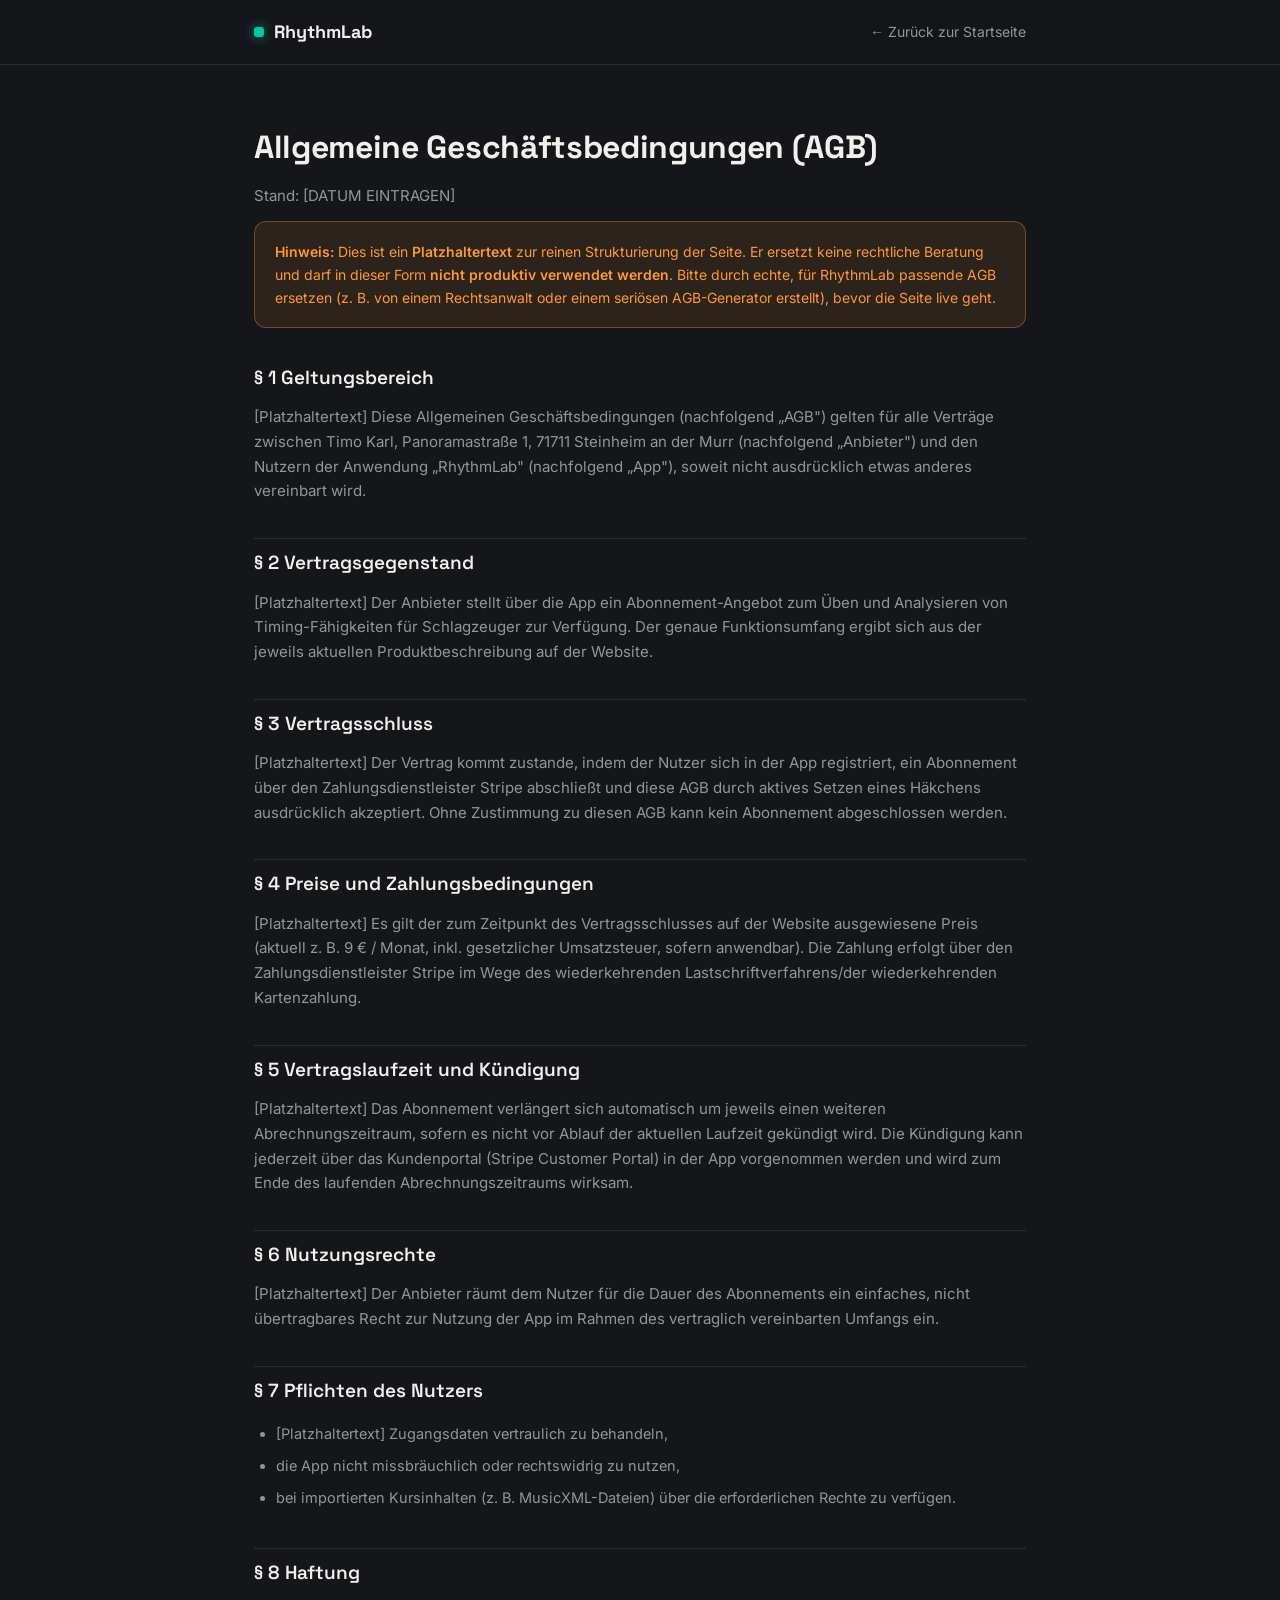
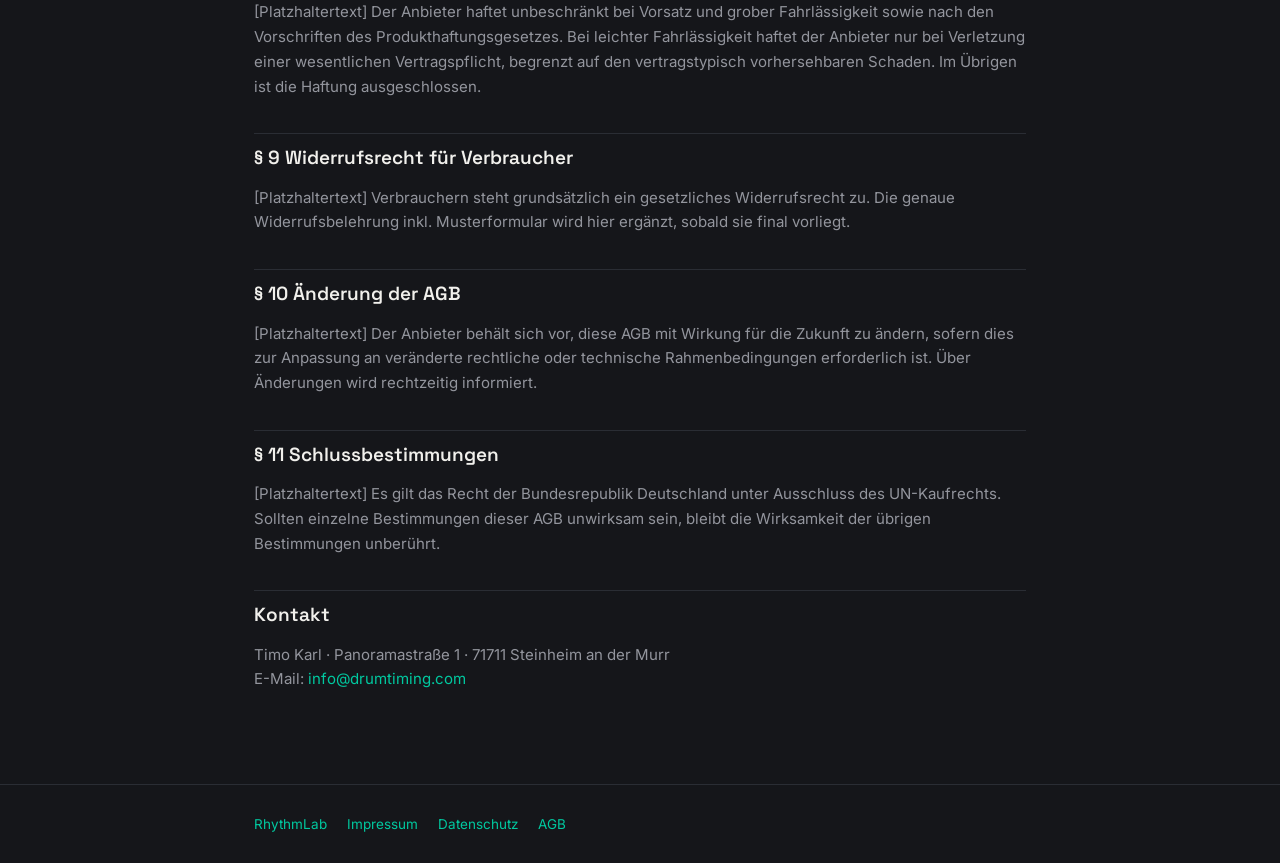
==== agb.html @ 5401b4f3 "Create agb.html" ====
<!DOCTYPE html>
<html lang="de">
<head>
<meta charset="UTF-8">
<meta name="viewport" content="width=device-width, initial-scale=1.0">
<title>AGB — RhythmLab</title>
<link href="/fonts/fonts.css" rel="stylesheet">
<style>
  :root{
    --bg:            #15161a;
    --card:          #1f2127;
    --border:        #2a2d34;
    --text:          #f1f0ec;
    --text-muted:    #93959d;
    --teal:          #00c9a0;
    --teal-dim:      #00aa88;
    --orange:        #ff9933;
  }
  *{ box-sizing:border-box; margin:0; padding:0; }
  body{
    background:var(--bg); color:var(--text);
    font-family:"Inter",sans-serif; line-height:1.65;
    -webkit-font-smoothing:antialiased;
  }
  a{ color:var(--teal); text-decoration:none; }
  a:hover{ text-decoration:underline; }

  nav.top{
    position:sticky; top:0; z-index:20;
    background:rgba(21,22,26,0.85);
    backdrop-filter:blur(10px);
    border-bottom:1px solid var(--border);
  }
  nav.top .wrap{
    max-width:820px; margin:0 auto; padding:0 24px;
    height:64px; display:flex; align-items:center; gap:10px;
  }
  .brand{
    display:flex; align-items:center; gap:10px;
    font-family:"Space Grotesk",sans-serif; font-weight:700; font-size:18px;
  }
  .brand .mark{
    width:10px; height:10px; border-radius:3px;
    background:var(--teal); box-shadow:0 0 12px rgba(0,201,160,0.7);
  }
  .back{ margin-left:auto; font-size:14px; color:var(--text-muted); }
  .back:hover{ color:var(--text); }

  main{ max-width:820px; margin:0 auto; padding:56px 24px 80px; }

  h1{
    font-family:"Space Grotesk",sans-serif; font-weight:700;
    font-size:32px; letter-spacing:-0.01em; margin-bottom:10px;
  }
  h2{
    font-family:"Space Grotesk",sans-serif; font-weight:600;
    font-size:19px; margin:34px 0 12px; padding-top:8px;
    border-top:1px solid var(--border);
  }
  h2:first-of-type{ border-top:none; padding-top:0; }
  p{ color:var(--text-muted); font-size:15px; margin-bottom:12px; }
  strong{ color:var(--text); font-weight:600; }
  ul.plain-list{ list-style:disc; padding-left:22px; margin-bottom:16px; }
  ul.plain-list li{ color:var(--text-muted); font-size:14.5px; padding:4px 0; }

  .placeholder-banner{
    background:rgba(255,153,51,0.1);
    border:1px solid rgba(255,153,51,0.35);
    border-radius:12px;
    padding:18px 20px;
    margin-bottom:32px;
    color:var(--orange);
    font-size:14px;
  }
  .placeholder-banner strong{ color:var(--orange); }

  footer{ border-top:1px solid var(--border); padding:28px 0; }
  footer .wrap{
    max-width:820px; margin:0 auto; padding:0 24px;
    font-size:13.5px; color:var(--text-muted);
    display:flex; gap:20px; flex-wrap:wrap;
  }
</style>
</head>
<body>

<nav class="top">
  <div class="wrap">
    <div class="brand"><span class="mark"></span>RhythmLab</div>
    <a class="back" href="/">← Zurück zur Startseite</a>
  </div>
</nav>

<main>
  <h1>Allgemeine Geschäftsbedingungen (AGB)</h1>
  <p>Stand: [DATUM EINTRAGEN]</p>

  <div class="placeholder-banner">
    <strong>Hinweis:</strong> Dies ist ein <strong>Platzhaltertext</strong> zur
    reinen Strukturierung der Seite. Er ersetzt keine rechtliche Beratung und
    darf in dieser Form <strong>nicht produktiv verwendet werden</strong>. Bitte
    durch echte, für RhythmLab passende AGB ersetzen (z. B. von einem
    Rechtsanwalt oder einem seriösen AGB-Generator erstellt), bevor die Seite
    live geht.
  </div>

  <h2>§ 1 Geltungsbereich</h2>
  <p>[Platzhaltertext] Diese Allgemeinen Geschäftsbedingungen (nachfolgend
     „AGB") gelten für alle Verträge zwischen Timo Karl, Panoramastraße 1,
     71711 Steinheim an der Murr (nachfolgend „Anbieter") und den Nutzern der
     Anwendung „RhythmLab" (nachfolgend „App"), soweit nicht ausdrücklich
     etwas anderes vereinbart wird.</p>

  <h2>§ 2 Vertragsgegenstand</h2>
  <p>[Platzhaltertext] Der Anbieter stellt über die App ein
     Abonnement-Angebot zum Üben und Analysieren von Timing-Fähigkeiten für
     Schlagzeuger zur Verfügung. Der genaue Funktionsumfang ergibt sich aus
     der jeweils aktuellen Produktbeschreibung auf der Website.</p>

  <h2>§ 3 Vertragsschluss</h2>
  <p>[Platzhaltertext] Der Vertrag kommt zustande, indem der Nutzer sich in
     der App registriert, ein Abonnement über den Zahlungsdienstleister
     Stripe abschließt und diese AGB durch aktives Setzen eines Häkchens
     ausdrücklich akzeptiert. Ohne Zustimmung zu diesen AGB kann kein
     Abonnement abgeschlossen werden.</p>

  <h2>§ 4 Preise und Zahlungsbedingungen</h2>
  <p>[Platzhaltertext] Es gilt der zum Zeitpunkt des Vertragsschlusses auf
     der Website ausgewiesene Preis (aktuell z. B. 9 € / Monat, inkl.
     gesetzlicher Umsatzsteuer, sofern anwendbar). Die Zahlung erfolgt über
     den Zahlungsdienstleister Stripe im Wege des wiederkehrenden
     Lastschriftverfahrens/der wiederkehrenden Kartenzahlung.</p>

  <h2>§ 5 Vertragslaufzeit und Kündigung</h2>
  <p>[Platzhaltertext] Das Abonnement verlängert sich automatisch um jeweils
     einen weiteren Abrechnungszeitraum, sofern es nicht vor Ablauf der
     aktuellen Laufzeit gekündigt wird. Die Kündigung kann jederzeit über das
     Kundenportal (Stripe Customer Portal) in der App vorgenommen werden und
     wird zum Ende des laufenden Abrechnungszeitraums wirksam.</p>

  <h2>§ 6 Nutzungsrechte</h2>
  <p>[Platzhaltertext] Der Anbieter räumt dem Nutzer für die Dauer des
     Abonnements ein einfaches, nicht übertragbares Recht zur Nutzung der App
     im Rahmen des vertraglich vereinbarten Umfangs ein.</p>

  <h2>§ 7 Pflichten des Nutzers</h2>
  <ul class="plain-list">
    <li>[Platzhaltertext] Zugangsdaten vertraulich zu behandeln,</li>
    <li>die App nicht missbräuchlich oder rechtswidrig zu nutzen,</li>
    <li>bei importierten Kursinhalten (z. B. MusicXML-Dateien) über die
        erforderlichen Rechte zu verfügen.</li>
  </ul>

  <h2>§ 8 Haftung</h2>
  <p>[Platzhaltertext] Der Anbieter haftet unbeschränkt bei Vorsatz und
     grober Fahrlässigkeit sowie nach den Vorschriften des
     Produkthaftungsgesetzes. Bei leichter Fahrlässigkeit haftet der Anbieter
     nur bei Verletzung einer wesentlichen Vertragspflicht, begrenzt auf den
     vertragstypisch vorhersehbaren Schaden. Im Übrigen ist die Haftung
     ausgeschlossen.</p>

  <h2>§ 9 Widerrufsrecht für Verbraucher</h2>
  <p>[Platzhaltertext] Verbrauchern steht grundsätzlich ein gesetzliches
     Widerrufsrecht zu. Die genaue Widerrufsbelehrung inkl. Musterformular
     wird hier ergänzt, sobald sie final vorliegt.</p>

  <h2>§ 10 Änderung der AGB</h2>
  <p>[Platzhaltertext] Der Anbieter behält sich vor, diese AGB mit Wirkung
     für die Zukunft zu ändern, sofern dies zur Anpassung an veränderte
     rechtliche oder technische Rahmenbedingungen erforderlich ist. Über
     Änderungen wird rechtzeitig informiert.</p>

  <h2>§ 11 Schlussbestimmungen</h2>
  <p>[Platzhaltertext] Es gilt das Recht der Bundesrepublik Deutschland unter
     Ausschluss des UN-Kaufrechts. Sollten einzelne Bestimmungen dieser AGB
     unwirksam sein, bleibt die Wirksamkeit der übrigen Bestimmungen
     unberührt.</p>

  <h2>Kontakt</h2>
  <p>Timo Karl · Panoramastraße 1 · 71711 Steinheim an der Murr<br>
     E-Mail: <a href="mailto:info@drumtiming.com">info@drumtiming.com</a></p>
</main>

<footer>
  <div class="wrap">
    <a href="/">RhythmLab</a>
    <a href="/impressum.html">Impressum</a>
    <a href="/datenschutz.html">Datenschutz</a>
    <a href="/agb.html">AGB</a>
  </div>
</footer>

</body>
</html>
---- fonts/fonts.css ----
@font-face {
  font-family: 'Space Grotesk';
  font-style: normal;
  font-weight: 500;
  font-display: swap;
  src: url('/fonts/space-grotesk-500.woff2') format('woff2');
}
@font-face {
  font-family: 'Space Grotesk';
  font-style: normal;
  font-weight: 600;
  font-display: swap;
  src: url('/fonts/space-grotesk-600.woff2') format('woff2');
}
@font-face {
  font-family: 'Space Grotesk';
  font-style: normal;
  font-weight: 700;
  font-display: swap;
  src: url('/fonts/space-grotesk-700.woff2') format('woff2');
}
@font-face {
  font-family: 'Inter';
  font-style: normal;
  font-weight: 400;
  font-display: swap;
  src: url('/fonts/inter-400.woff2') format('woff2');
}
@font-face {
  font-family: 'Inter';
  font-style: normal;
  font-weight: 500;
  font-display: swap;
  src: url('/fonts/inter-500.woff2') format('woff2');
}
@font-face {
  font-family: 'Inter';
  font-style: normal;
  font-weight: 600;
  font-display: swap;
  src: url('/fonts/inter-600.woff2') format('woff2');
}
@font-face {
  font-family: 'JetBrains Mono';
  font-style: normal;
  font-weight: 500;
  font-display: swap;
  src: url('/fonts/jetbrains-mono-500.woff2') format('woff2');
}
@font-face {
  font-family: 'JetBrains Mono';
  font-style: normal;
  font-weight: 600;
  font-display: swap;
  src: url('/fonts/jetbrains-mono-600.woff2') format('woff2');
}
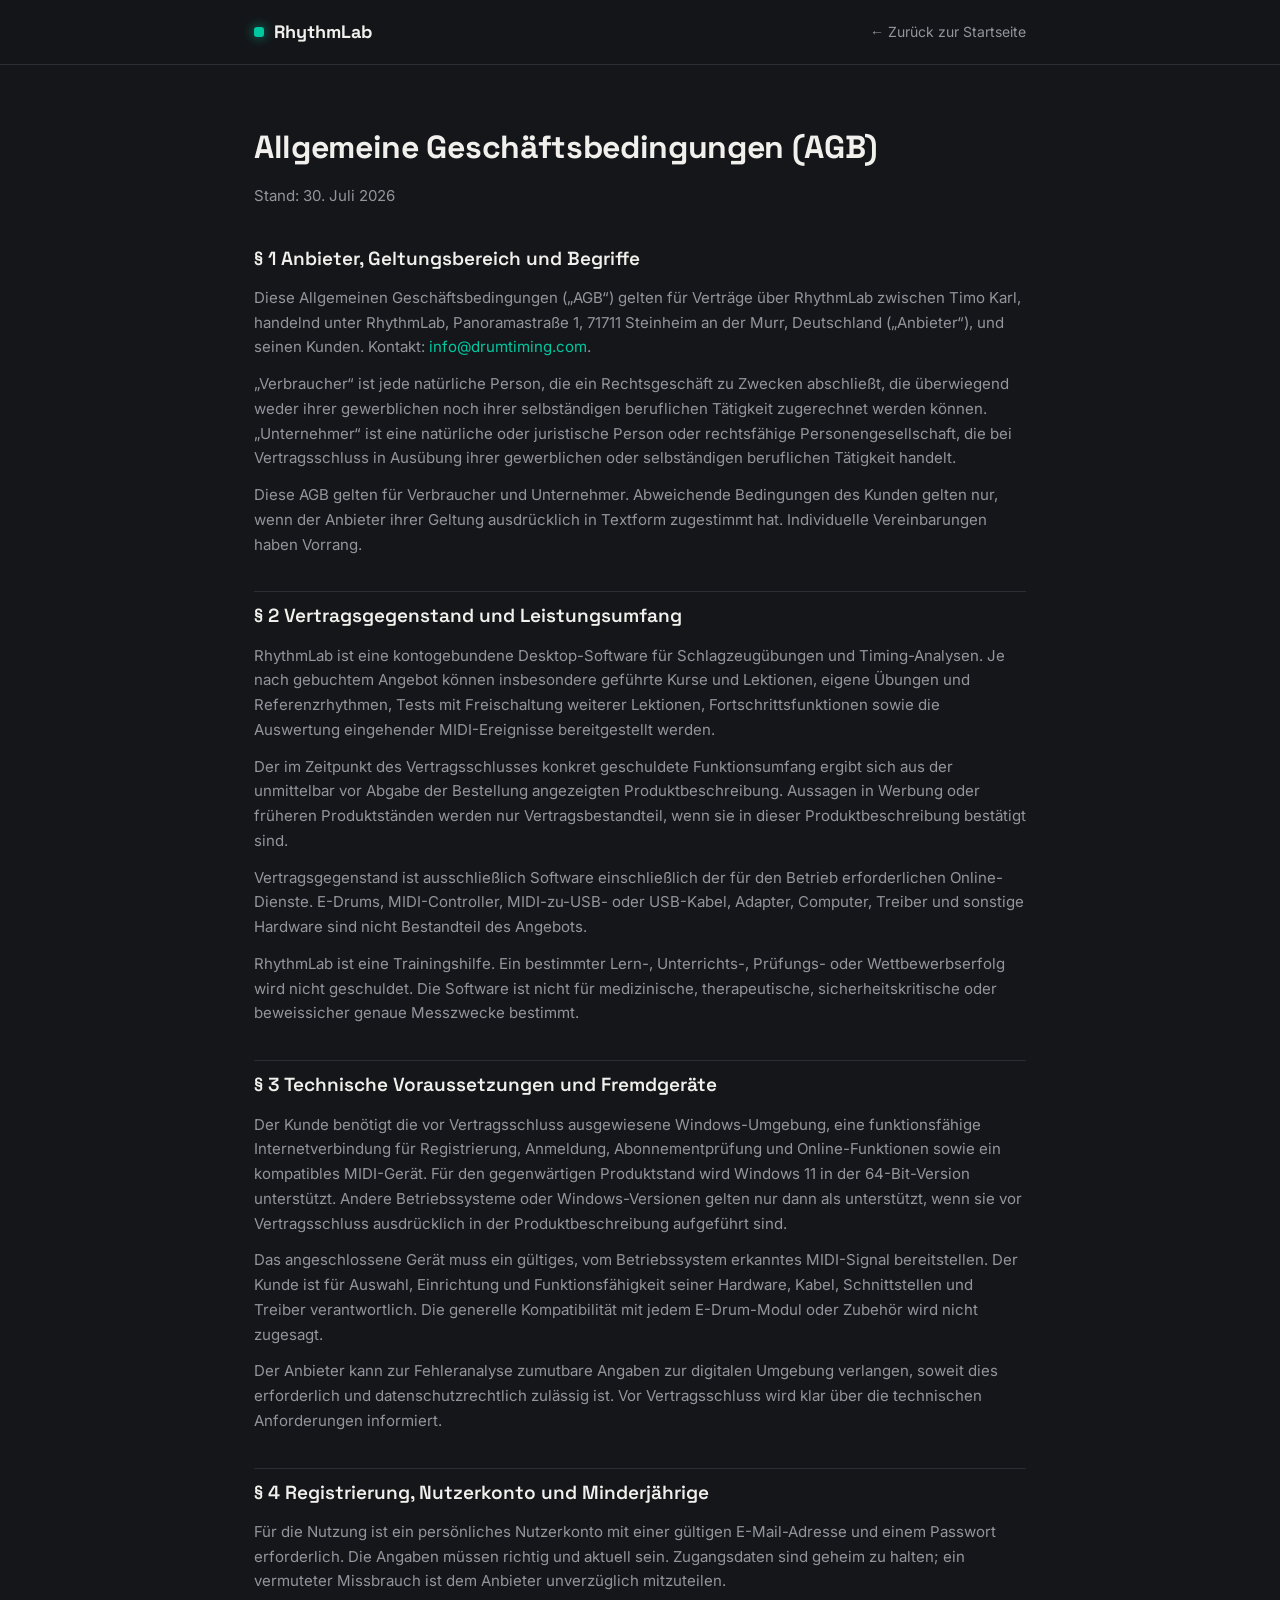
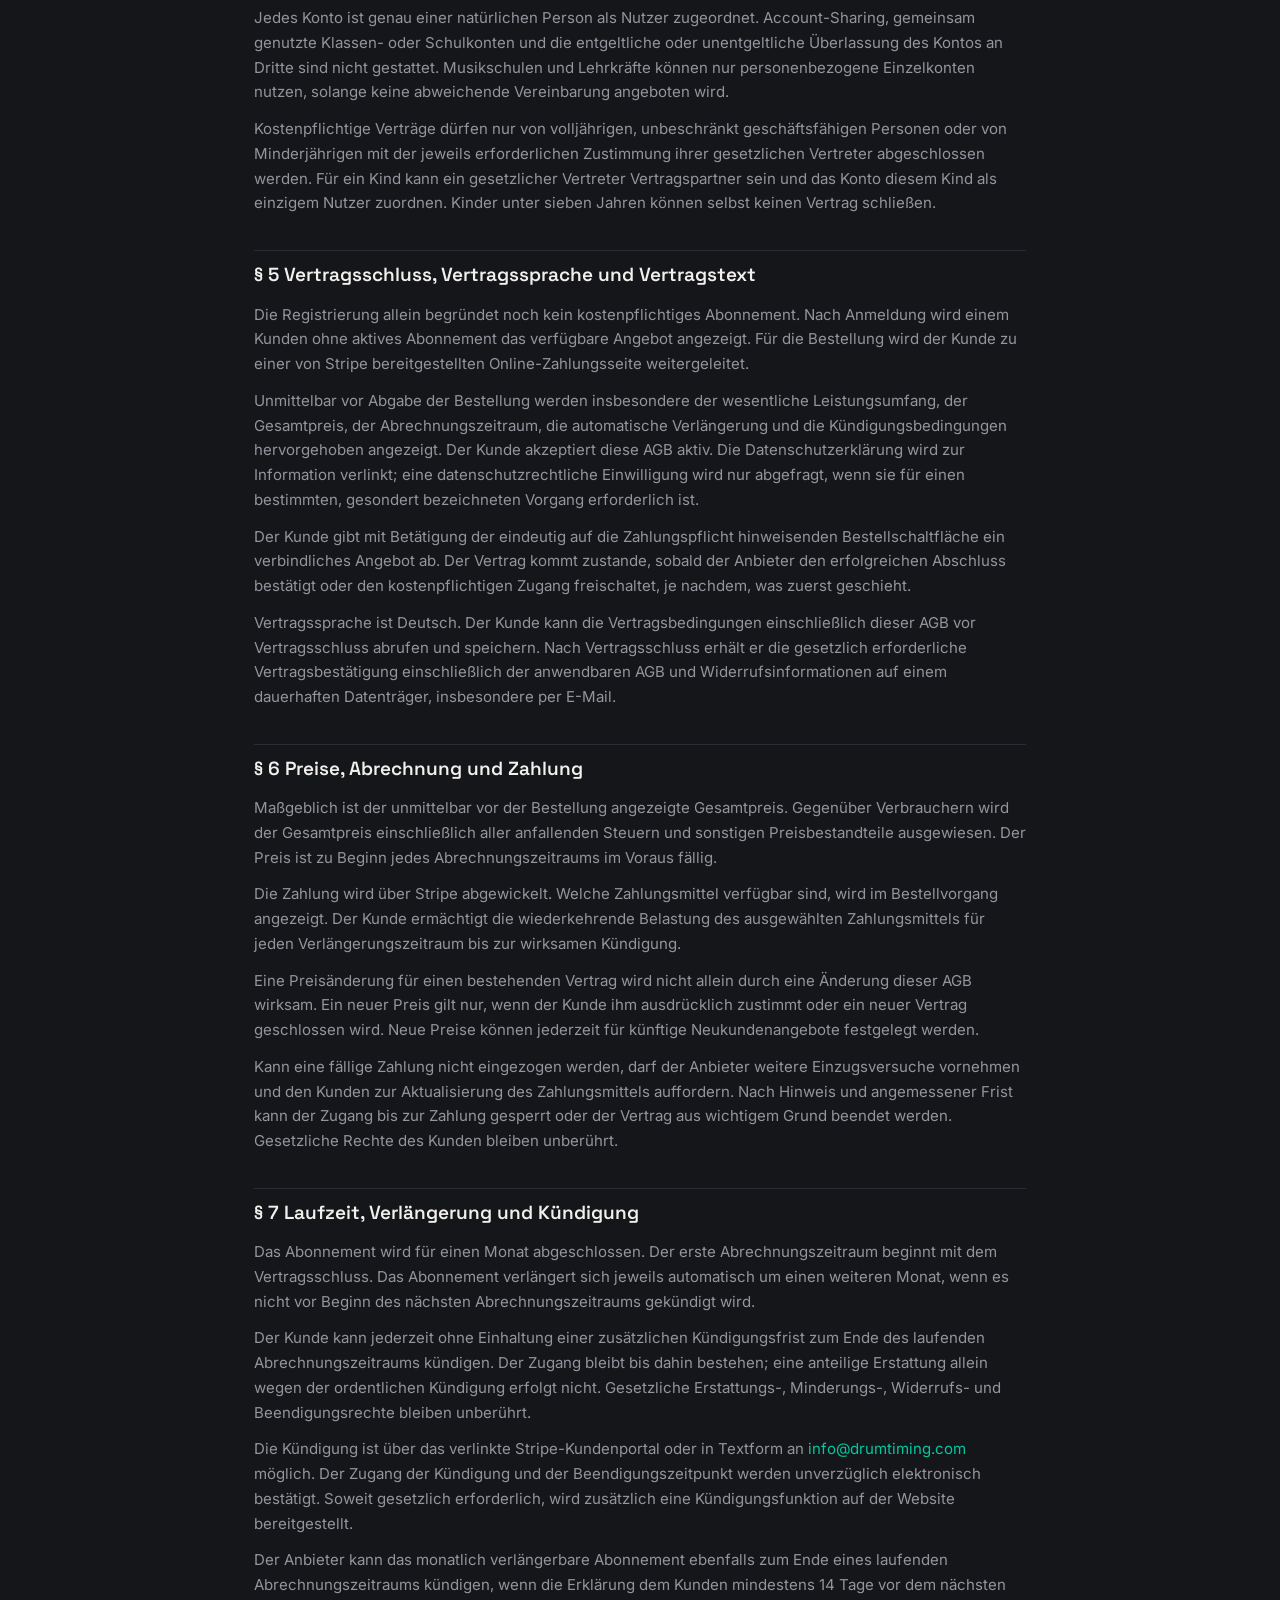
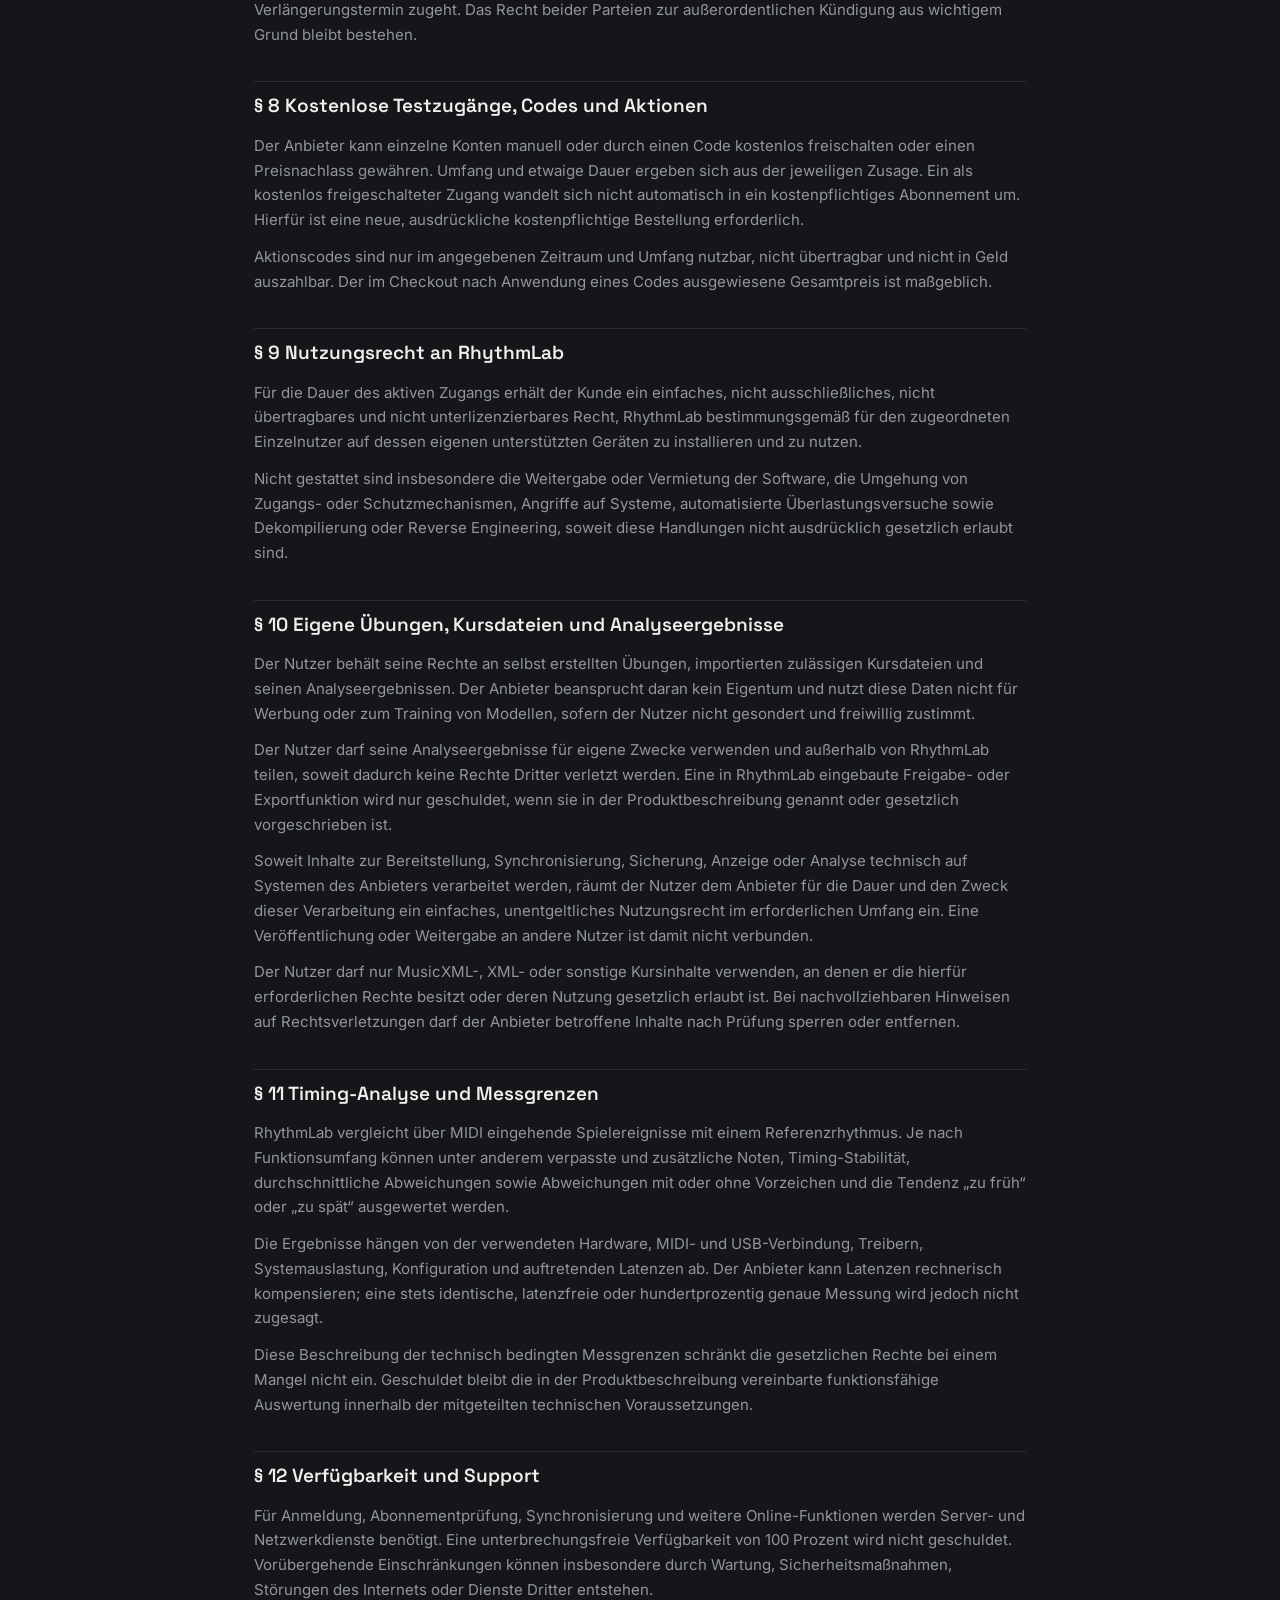
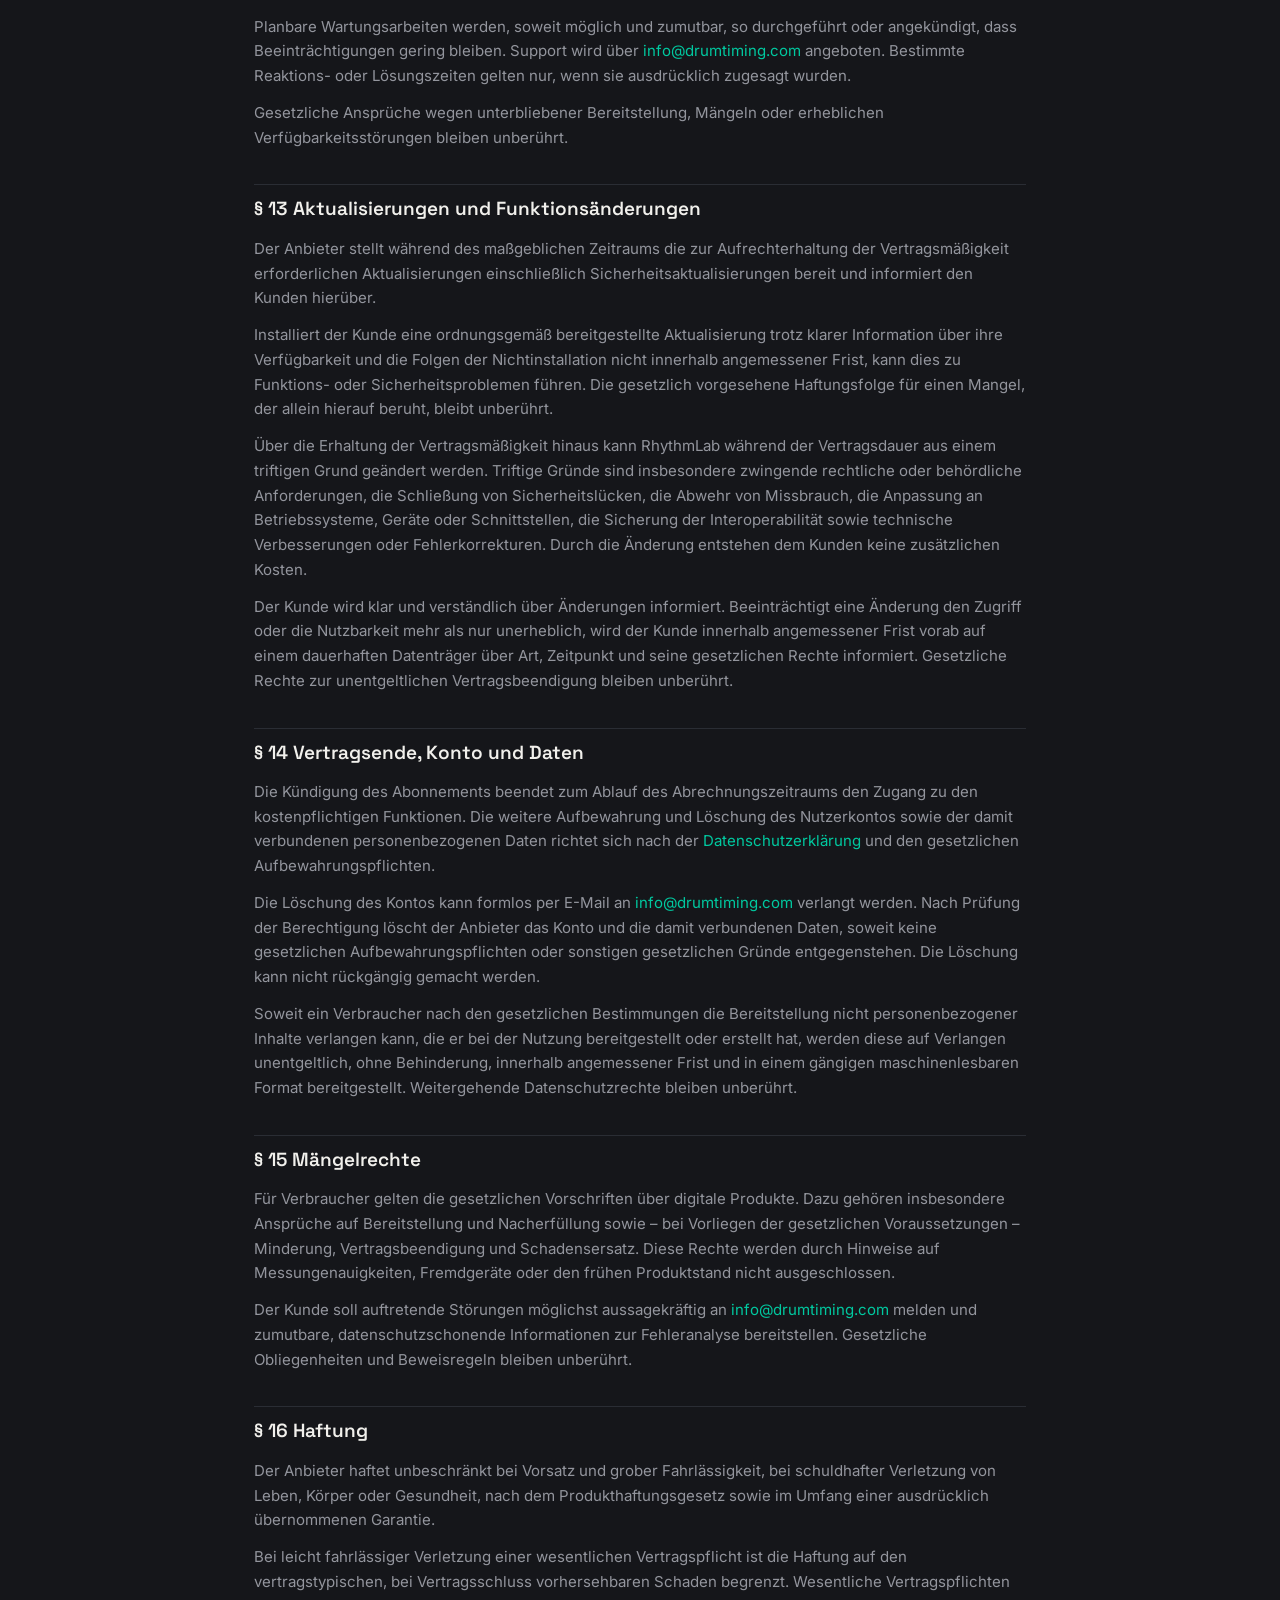
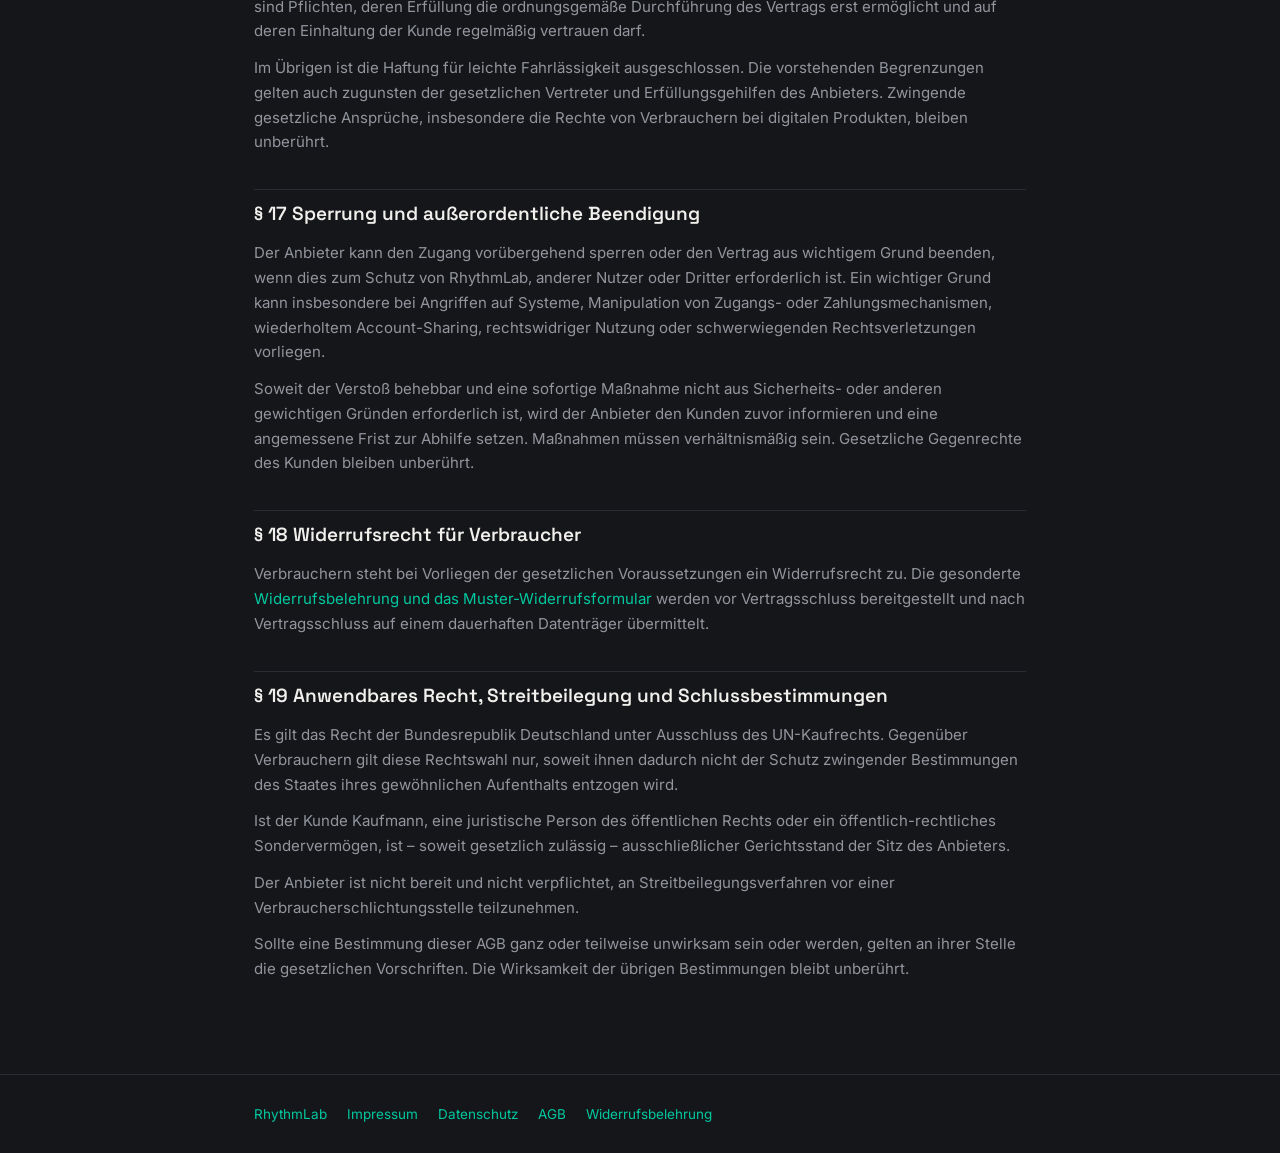
==== commit ebbcd010: "Update agb.html" ====
--- a/agb.html
+++ b/agb.html
@@ -14,7 +14,6 @@
     --text-muted:    #93959d;
     --teal:          #00c9a0;
     --teal-dim:      #00aa88;
-    --orange:        #ff9933;
   }
   *{ box-sizing:border-box; margin:0; padding:0; }
   body{
@@ -62,17 +61,6 @@
   strong{ color:var(--text); font-weight:600; }
   ul.plain-list{ list-style:disc; padding-left:22px; margin-bottom:16px; }
   ul.plain-list li{ color:var(--text-muted); font-size:14.5px; padding:4px 0; }
-
-  .placeholder-banner{
-    background:rgba(255,153,51,0.1);
-    border:1px solid rgba(255,153,51,0.35);
-    border-radius:12px;
-    padding:18px 20px;
-    margin-bottom:32px;
-    color:var(--orange);
-    font-size:14px;
-  }
-  .placeholder-banner strong{ color:var(--orange); }
 
   footer{ border-top:1px solid var(--border); padding:28px 0; }
   footer .wrap{
@@ -93,92 +81,330 @@
 
 <main>
   <h1>Allgemeine Geschäftsbedingungen (AGB)</h1>
-  <p>Stand: [DATUM EINTRAGEN]</p>
-
-  <div class="placeholder-banner">
-    <strong>Hinweis:</strong> Dies ist ein <strong>Platzhaltertext</strong> zur
-    reinen Strukturierung der Seite. Er ersetzt keine rechtliche Beratung und
-    darf in dieser Form <strong>nicht produktiv verwendet werden</strong>. Bitte
-    durch echte, für RhythmLab passende AGB ersetzen (z. B. von einem
-    Rechtsanwalt oder einem seriösen AGB-Generator erstellt), bevor die Seite
-    live geht.
-  </div>
-
-  <h2>§ 1 Geltungsbereich</h2>
-  <p>[Platzhaltertext] Diese Allgemeinen Geschäftsbedingungen (nachfolgend
-     „AGB") gelten für alle Verträge zwischen Timo Karl, Panoramastraße 1,
-     71711 Steinheim an der Murr (nachfolgend „Anbieter") und den Nutzern der
-     Anwendung „RhythmLab" (nachfolgend „App"), soweit nicht ausdrücklich
-     etwas anderes vereinbart wird.</p>
-
-  <h2>§ 2 Vertragsgegenstand</h2>
-  <p>[Platzhaltertext] Der Anbieter stellt über die App ein
-     Abonnement-Angebot zum Üben und Analysieren von Timing-Fähigkeiten für
-     Schlagzeuger zur Verfügung. Der genaue Funktionsumfang ergibt sich aus
-     der jeweils aktuellen Produktbeschreibung auf der Website.</p>
-
-  <h2>§ 3 Vertragsschluss</h2>
-  <p>[Platzhaltertext] Der Vertrag kommt zustande, indem der Nutzer sich in
-     der App registriert, ein Abonnement über den Zahlungsdienstleister
-     Stripe abschließt und diese AGB durch aktives Setzen eines Häkchens
-     ausdrücklich akzeptiert. Ohne Zustimmung zu diesen AGB kann kein
-     Abonnement abgeschlossen werden.</p>
-
-  <h2>§ 4 Preise und Zahlungsbedingungen</h2>
-  <p>[Platzhaltertext] Es gilt der zum Zeitpunkt des Vertragsschlusses auf
-     der Website ausgewiesene Preis (aktuell z. B. 9 € / Monat, inkl.
-     gesetzlicher Umsatzsteuer, sofern anwendbar). Die Zahlung erfolgt über
-     den Zahlungsdienstleister Stripe im Wege des wiederkehrenden
-     Lastschriftverfahrens/der wiederkehrenden Kartenzahlung.</p>
-
-  <h2>§ 5 Vertragslaufzeit und Kündigung</h2>
-  <p>[Platzhaltertext] Das Abonnement verlängert sich automatisch um jeweils
-     einen weiteren Abrechnungszeitraum, sofern es nicht vor Ablauf der
-     aktuellen Laufzeit gekündigt wird. Die Kündigung kann jederzeit über das
-     Kundenportal (Stripe Customer Portal) in der App vorgenommen werden und
-     wird zum Ende des laufenden Abrechnungszeitraums wirksam.</p>
-
-  <h2>§ 6 Nutzungsrechte</h2>
-  <p>[Platzhaltertext] Der Anbieter räumt dem Nutzer für die Dauer des
-     Abonnements ein einfaches, nicht übertragbares Recht zur Nutzung der App
-     im Rahmen des vertraglich vereinbarten Umfangs ein.</p>
-
-  <h2>§ 7 Pflichten des Nutzers</h2>
-  <ul class="plain-list">
-    <li>[Platzhaltertext] Zugangsdaten vertraulich zu behandeln,</li>
-    <li>die App nicht missbräuchlich oder rechtswidrig zu nutzen,</li>
-    <li>bei importierten Kursinhalten (z. B. MusicXML-Dateien) über die
-        erforderlichen Rechte zu verfügen.</li>
-  </ul>
-
-  <h2>§ 8 Haftung</h2>
-  <p>[Platzhaltertext] Der Anbieter haftet unbeschränkt bei Vorsatz und
-     grober Fahrlässigkeit sowie nach den Vorschriften des
-     Produkthaftungsgesetzes. Bei leichter Fahrlässigkeit haftet der Anbieter
-     nur bei Verletzung einer wesentlichen Vertragspflicht, begrenzt auf den
-     vertragstypisch vorhersehbaren Schaden. Im Übrigen ist die Haftung
-     ausgeschlossen.</p>
-
-  <h2>§ 9 Widerrufsrecht für Verbraucher</h2>
-  <p>[Platzhaltertext] Verbrauchern steht grundsätzlich ein gesetzliches
-     Widerrufsrecht zu. Die genaue Widerrufsbelehrung inkl. Musterformular
-     wird hier ergänzt, sobald sie final vorliegt.</p>
-
-  <h2>§ 10 Änderung der AGB</h2>
-  <p>[Platzhaltertext] Der Anbieter behält sich vor, diese AGB mit Wirkung
-     für die Zukunft zu ändern, sofern dies zur Anpassung an veränderte
-     rechtliche oder technische Rahmenbedingungen erforderlich ist. Über
-     Änderungen wird rechtzeitig informiert.</p>
-
-  <h2>§ 11 Schlussbestimmungen</h2>
-  <p>[Platzhaltertext] Es gilt das Recht der Bundesrepublik Deutschland unter
-     Ausschluss des UN-Kaufrechts. Sollten einzelne Bestimmungen dieser AGB
-     unwirksam sein, bleibt die Wirksamkeit der übrigen Bestimmungen
+  <p>Stand: 30. Juli 2026</p>
+
+  <h2>§ 1 Anbieter, Geltungsbereich und Begriffe</h2>
+  <p>Diese Allgemeinen Geschäftsbedingungen („AGB“) gelten für Verträge über
+     RhythmLab zwischen Timo Karl, handelnd unter RhythmLab, Panoramastraße 1,
+     71711 Steinheim an der Murr, Deutschland („Anbieter“), und seinen Kunden.
+     Kontakt: <a href="mailto:info@drumtiming.com">info@drumtiming.com</a>.</p>
+  <p>„Verbraucher“ ist jede natürliche Person, die ein Rechtsgeschäft zu
+     Zwecken abschließt, die überwiegend weder ihrer gewerblichen noch ihrer
+     selbständigen beruflichen Tätigkeit zugerechnet werden können.
+     „Unternehmer“ ist eine natürliche oder juristische Person oder
+     rechtsfähige Personengesellschaft, die bei Vertragsschluss in Ausübung
+     ihrer gewerblichen oder selbständigen beruflichen Tätigkeit handelt.</p>
+  <p>Diese AGB gelten für Verbraucher und Unternehmer. Abweichende Bedingungen
+     des Kunden gelten nur, wenn der Anbieter ihrer Geltung ausdrücklich in
+     Textform zugestimmt hat. Individuelle Vereinbarungen haben Vorrang.</p>
+
+  <h2>§ 2 Vertragsgegenstand und Leistungsumfang</h2>
+  <p>RhythmLab ist eine kontogebundene Desktop-Software für
+     Schlagzeugübungen und Timing-Analysen. Je nach gebuchtem Angebot können
+     insbesondere geführte Kurse und Lektionen, eigene Übungen und
+     Referenzrhythmen, Tests mit Freischaltung weiterer Lektionen,
+     Fortschrittsfunktionen sowie die Auswertung eingehender MIDI-Ereignisse
+     bereitgestellt werden.</p>
+  <p>Der im Zeitpunkt des Vertragsschlusses konkret geschuldete Funktionsumfang
+     ergibt sich aus der unmittelbar vor Abgabe der Bestellung angezeigten
+     Produktbeschreibung. Aussagen in Werbung oder früheren Produktständen
+     werden nur Vertragsbestandteil, wenn sie in dieser Produktbeschreibung
+     bestätigt sind.</p>
+  <p>Vertragsgegenstand ist ausschließlich Software einschließlich der für den
+     Betrieb erforderlichen Online-Dienste. E-Drums, MIDI-Controller,
+     MIDI-zu-USB- oder USB-Kabel, Adapter, Computer, Treiber und sonstige
+     Hardware sind nicht Bestandteil des Angebots.</p>
+  <p>RhythmLab ist eine Trainingshilfe. Ein bestimmter Lern-, Unterrichts-,
+     Prüfungs- oder Wettbewerbserfolg wird nicht geschuldet. Die Software ist
+     nicht für medizinische, therapeutische, sicherheitskritische oder
+     beweissicher genaue Messzwecke bestimmt.</p>
+
+  <h2>§ 3 Technische Voraussetzungen und Fremdgeräte</h2>
+  <p>Der Kunde benötigt die vor Vertragsschluss ausgewiesene
+     Windows-Umgebung, eine funktionsfähige Internetverbindung für
+     Registrierung, Anmeldung, Abonnementprüfung und Online-Funktionen sowie
+     ein kompatibles MIDI-Gerät. Für den gegenwärtigen Produktstand wird
+     Windows 11 in der 64-Bit-Version unterstützt. Andere Betriebssysteme oder
+     Windows-Versionen gelten nur dann als unterstützt, wenn sie vor
+     Vertragsschluss ausdrücklich in der Produktbeschreibung aufgeführt sind.</p>
+  <p>Das angeschlossene Gerät muss ein gültiges, vom Betriebssystem erkanntes
+     MIDI-Signal bereitstellen. Der Kunde ist für Auswahl, Einrichtung und
+     Funktionsfähigkeit seiner Hardware, Kabel, Schnittstellen und Treiber
+     verantwortlich. Die generelle Kompatibilität mit jedem E-Drum-Modul oder
+     Zubehör wird nicht zugesagt.</p>
+  <p>Der Anbieter kann zur Fehleranalyse zumutbare Angaben zur digitalen
+     Umgebung verlangen, soweit dies erforderlich und datenschutzrechtlich
+     zulässig ist. Vor Vertragsschluss wird klar über die technischen
+     Anforderungen informiert.</p>
+
+  <h2>§ 4 Registrierung, Nutzerkonto und Minderjährige</h2>
+  <p>Für die Nutzung ist ein persönliches Nutzerkonto mit einer gültigen
+     E-Mail-Adresse und einem Passwort erforderlich. Die Angaben müssen richtig
+     und aktuell sein. Zugangsdaten sind geheim zu halten; ein vermuteter
+     Missbrauch ist dem Anbieter unverzüglich mitzuteilen.</p>
+  <p>Jedes Konto ist genau einer natürlichen Person als Nutzer zugeordnet.
+     Account-Sharing, gemeinsam genutzte Klassen- oder Schulkonten und die
+     entgeltliche oder unentgeltliche Überlassung des Kontos an Dritte sind
+     nicht gestattet. Musikschulen und Lehrkräfte können nur personenbezogene
+     Einzelkonten nutzen, solange keine abweichende Vereinbarung angeboten
+     wird.</p>
+  <p>Kostenpflichtige Verträge dürfen nur von volljährigen, unbeschränkt
+     geschäftsfähigen Personen oder von Minderjährigen mit der jeweils
+     erforderlichen Zustimmung ihrer gesetzlichen Vertreter abgeschlossen
+     werden. Für ein Kind kann ein gesetzlicher Vertreter Vertragspartner sein
+     und das Konto diesem Kind als einzigem Nutzer zuordnen. Kinder unter
+     sieben Jahren können selbst keinen Vertrag schließen.</p>
+
+  <h2>§ 5 Vertragsschluss, Vertragssprache und Vertragstext</h2>
+  <p>Die Registrierung allein begründet noch kein kostenpflichtiges
+     Abonnement. Nach Anmeldung wird einem Kunden ohne aktives Abonnement das
+     verfügbare Angebot angezeigt. Für die Bestellung wird der Kunde zu einer
+     von Stripe bereitgestellten Online-Zahlungsseite weitergeleitet.</p>
+  <p>Unmittelbar vor Abgabe der Bestellung werden insbesondere der wesentliche
+     Leistungsumfang, der Gesamtpreis, der Abrechnungszeitraum, die automatische
+     Verlängerung und die Kündigungsbedingungen hervorgehoben angezeigt. Der
+     Kunde akzeptiert diese AGB aktiv. Die Datenschutzerklärung wird zur
+     Information verlinkt; eine datenschutzrechtliche Einwilligung wird nur
+     abgefragt, wenn sie für einen bestimmten, gesondert bezeichneten Vorgang
+     erforderlich ist.</p>
+  <p>Der Kunde gibt mit Betätigung der eindeutig auf die Zahlungspflicht
+     hinweisenden Bestellschaltfläche ein verbindliches Angebot ab. Der Vertrag
+     kommt zustande, sobald der Anbieter den erfolgreichen Abschluss bestätigt
+     oder den kostenpflichtigen Zugang freischaltet, je nachdem, was zuerst
+     geschieht.</p>
+  <p>Vertragssprache ist Deutsch. Der Kunde kann die Vertragsbedingungen
+     einschließlich dieser AGB vor Vertragsschluss abrufen und speichern. Nach
+     Vertragsschluss erhält er die gesetzlich erforderliche
+     Vertragsbestätigung einschließlich der anwendbaren AGB und
+     Widerrufsinformationen auf einem dauerhaften Datenträger, insbesondere per
+     E-Mail.</p>
+
+  <h2>§ 6 Preise, Abrechnung und Zahlung</h2>
+  <p>Maßgeblich ist der unmittelbar vor der Bestellung angezeigte Gesamtpreis.
+     Gegenüber Verbrauchern wird der Gesamtpreis einschließlich aller
+     anfallenden Steuern und sonstigen Preisbestandteile ausgewiesen. Der Preis
+     ist zu Beginn jedes Abrechnungszeitraums im Voraus fällig.</p>
+  <p>Die Zahlung wird über Stripe abgewickelt. Welche Zahlungsmittel verfügbar
+     sind, wird im Bestellvorgang angezeigt. Der Kunde ermächtigt die
+     wiederkehrende Belastung des ausgewählten Zahlungsmittels für jeden
+     Verlängerungszeitraum bis zur wirksamen Kündigung.</p>
+  <p>Eine Preisänderung für einen bestehenden Vertrag wird nicht allein durch
+     eine Änderung dieser AGB wirksam. Ein neuer Preis gilt nur, wenn der Kunde
+     ihm ausdrücklich zustimmt oder ein neuer Vertrag geschlossen wird. Neue
+     Preise können jederzeit für künftige Neukundenangebote festgelegt werden.</p>
+  <p>Kann eine fällige Zahlung nicht eingezogen werden, darf der Anbieter
+     weitere Einzugsversuche vornehmen und den Kunden zur Aktualisierung des
+     Zahlungsmittels auffordern. Nach Hinweis und angemessener Frist kann der
+     Zugang bis zur Zahlung gesperrt oder der Vertrag aus wichtigem Grund
+     beendet werden. Gesetzliche Rechte des Kunden bleiben unberührt.</p>
+
+  <h2>§ 7 Laufzeit, Verlängerung und Kündigung</h2>
+  <p>Das Abonnement wird für einen Monat abgeschlossen. Der erste
+     Abrechnungszeitraum beginnt mit dem Vertragsschluss. Das Abonnement
+     verlängert sich jeweils automatisch um einen weiteren Monat, wenn es nicht
+     vor Beginn des nächsten Abrechnungszeitraums gekündigt wird.</p>
+  <p>Der Kunde kann jederzeit ohne Einhaltung einer zusätzlichen
+     Kündigungsfrist zum Ende des laufenden Abrechnungszeitraums kündigen. Der
+     Zugang bleibt bis dahin bestehen; eine anteilige Erstattung allein wegen
+     der ordentlichen Kündigung erfolgt nicht. Gesetzliche Erstattungs-,
+     Minderungs-, Widerrufs- und Beendigungsrechte bleiben unberührt.</p>
+  <p>Die Kündigung ist über das verlinkte Stripe-Kundenportal oder in Textform
+     an <a href="mailto:info@drumtiming.com">info@drumtiming.com</a> möglich.
+     Der Zugang der Kündigung und der Beendigungszeitpunkt werden unverzüglich
+     elektronisch bestätigt. Soweit gesetzlich erforderlich, wird zusätzlich
+     eine Kündigungsfunktion auf der Website bereitgestellt.</p>
+  <p>Der Anbieter kann das monatlich verlängerbare Abonnement ebenfalls zum
+     Ende eines laufenden Abrechnungszeitraums kündigen, wenn die Erklärung dem
+     Kunden mindestens 14 Tage vor dem nächsten Verlängerungstermin zugeht. Das
+     Recht beider Parteien zur außerordentlichen Kündigung aus wichtigem Grund
+     bleibt bestehen.</p>
+
+  <h2>§ 8 Kostenlose Testzugänge, Codes und Aktionen</h2>
+  <p>Der Anbieter kann einzelne Konten manuell oder durch einen Code kostenlos
+     freischalten oder einen Preisnachlass gewähren. Umfang und etwaige Dauer
+     ergeben sich aus der jeweiligen Zusage. Ein als kostenlos freigeschalteter
+     Zugang wandelt sich nicht automatisch in ein kostenpflichtiges Abonnement
+     um. Hierfür ist eine neue, ausdrückliche kostenpflichtige Bestellung
+     erforderlich.</p>
+  <p>Aktionscodes sind nur im angegebenen Zeitraum und Umfang nutzbar, nicht
+     übertragbar und nicht in Geld auszahlbar. Der im Checkout nach Anwendung
+     eines Codes ausgewiesene Gesamtpreis ist maßgeblich.</p>
+
+  <h2>§ 9 Nutzungsrecht an RhythmLab</h2>
+  <p>Für die Dauer des aktiven Zugangs erhält der Kunde ein einfaches, nicht
+     ausschließliches, nicht übertragbares und nicht unterlizenzierbares Recht,
+     RhythmLab bestimmungsgemäß für den zugeordneten Einzelnutzer auf dessen
+     eigenen unterstützten Geräten zu installieren und zu nutzen.</p>
+  <p>Nicht gestattet sind insbesondere die Weitergabe oder Vermietung der
+     Software, die Umgehung von Zugangs- oder Schutzmechanismen, Angriffe auf
+     Systeme, automatisierte Überlastungsversuche sowie Dekompilierung oder
+     Reverse Engineering, soweit diese Handlungen nicht ausdrücklich gesetzlich
+     erlaubt sind.</p>
+
+  <h2>§ 10 Eigene Übungen, Kursdateien und Analyseergebnisse</h2>
+  <p>Der Nutzer behält seine Rechte an selbst erstellten Übungen, importierten
+     zulässigen Kursdateien und seinen Analyseergebnissen. Der Anbieter
+     beansprucht daran kein Eigentum und nutzt diese Daten nicht für Werbung
+     oder zum Training von Modellen, sofern der Nutzer nicht gesondert und
+     freiwillig zustimmt.</p>
+  <p>Der Nutzer darf seine Analyseergebnisse für eigene Zwecke verwenden und
+     außerhalb von RhythmLab teilen, soweit dadurch keine Rechte Dritter
+     verletzt werden. Eine in RhythmLab eingebaute Freigabe- oder Exportfunktion
+     wird nur geschuldet, wenn sie in der Produktbeschreibung genannt oder
+     gesetzlich vorgeschrieben ist.</p>
+  <p>Soweit Inhalte zur Bereitstellung, Synchronisierung, Sicherung, Anzeige
+     oder Analyse technisch auf Systemen des Anbieters verarbeitet werden,
+     räumt der Nutzer dem Anbieter für die Dauer und den Zweck dieser
+     Verarbeitung ein einfaches, unentgeltliches Nutzungsrecht im erforderlichen
+     Umfang ein. Eine Veröffentlichung oder Weitergabe an andere Nutzer ist
+     damit nicht verbunden.</p>
+  <p>Der Nutzer darf nur MusicXML-, XML- oder sonstige Kursinhalte verwenden,
+     an denen er die hierfür erforderlichen Rechte besitzt oder deren Nutzung
+     gesetzlich erlaubt ist. Bei nachvollziehbaren Hinweisen auf
+     Rechtsverletzungen darf der Anbieter betroffene Inhalte nach Prüfung
+     sperren oder entfernen.</p>
+
+  <h2>§ 11 Timing-Analyse und Messgrenzen</h2>
+  <p>RhythmLab vergleicht über MIDI eingehende Spielereignisse mit einem
+     Referenzrhythmus. Je nach Funktionsumfang können unter anderem verpasste
+     und zusätzliche Noten, Timing-Stabilität, durchschnittliche Abweichungen
+     sowie Abweichungen mit oder ohne Vorzeichen und die Tendenz „zu früh“ oder
+     „zu spät“ ausgewertet werden.</p>
+  <p>Die Ergebnisse hängen von der verwendeten Hardware, MIDI- und
+     USB-Verbindung, Treibern, Systemauslastung, Konfiguration und auftretenden
+     Latenzen ab. Der Anbieter kann Latenzen rechnerisch kompensieren; eine
+     stets identische, latenzfreie oder hundertprozentig genaue Messung wird
+     jedoch nicht zugesagt.</p>
+  <p>Diese Beschreibung der technisch bedingten Messgrenzen schränkt die
+     gesetzlichen Rechte bei einem Mangel nicht ein. Geschuldet bleibt die in
+     der Produktbeschreibung vereinbarte funktionsfähige Auswertung innerhalb
+     der mitgeteilten technischen Voraussetzungen.</p>
+
+  <h2>§ 12 Verfügbarkeit und Support</h2>
+  <p>Für Anmeldung, Abonnementprüfung, Synchronisierung und weitere
+     Online-Funktionen werden Server- und Netzwerkdienste benötigt. Eine
+     unterbrechungsfreie Verfügbarkeit von 100 Prozent wird nicht geschuldet.
+     Vorübergehende Einschränkungen können insbesondere durch Wartung,
+     Sicherheitsmaßnahmen, Störungen des Internets oder Dienste Dritter
+     entstehen.</p>
+  <p>Planbare Wartungsarbeiten werden, soweit möglich und zumutbar, so
+     durchgeführt oder angekündigt, dass Beeinträchtigungen gering bleiben.
+     Support wird über
+     <a href="mailto:info@drumtiming.com">info@drumtiming.com</a> angeboten.
+     Bestimmte Reaktions- oder Lösungszeiten gelten nur, wenn sie ausdrücklich
+     zugesagt wurden.</p>
+  <p>Gesetzliche Ansprüche wegen unterbliebener Bereitstellung, Mängeln oder
+     erheblichen Verfügbarkeitsstörungen bleiben unberührt.</p>
+
+  <h2>§ 13 Aktualisierungen und Funktionsänderungen</h2>
+  <p>Der Anbieter stellt während des maßgeblichen Zeitraums die zur
+     Aufrechterhaltung der Vertragsmäßigkeit erforderlichen Aktualisierungen
+     einschließlich Sicherheitsaktualisierungen bereit und informiert den
+     Kunden hierüber.</p>
+  <p>Installiert der Kunde eine ordnungsgemäß bereitgestellte Aktualisierung
+     trotz klarer Information über ihre Verfügbarkeit und die Folgen der
+     Nichtinstallation nicht innerhalb angemessener Frist, kann dies zu
+     Funktions- oder Sicherheitsproblemen führen. Die gesetzlich vorgesehene
+     Haftungsfolge für einen Mangel, der allein hierauf beruht, bleibt
      unberührt.</p>
-
-  <h2>Kontakt</h2>
-  <p>Timo Karl · Panoramastraße 1 · 71711 Steinheim an der Murr<br>
-     E-Mail: <a href="mailto:info@drumtiming.com">info@drumtiming.com</a></p>
+  <p>Über die Erhaltung der Vertragsmäßigkeit hinaus kann RhythmLab während der
+     Vertragsdauer aus einem triftigen Grund geändert werden. Triftige Gründe
+     sind insbesondere zwingende rechtliche oder behördliche Anforderungen,
+     die Schließung von Sicherheitslücken, die Abwehr von Missbrauch, die
+     Anpassung an Betriebssysteme, Geräte oder Schnittstellen, die Sicherung
+     der Interoperabilität sowie technische Verbesserungen oder
+     Fehlerkorrekturen. Durch die Änderung entstehen dem Kunden keine
+     zusätzlichen Kosten.</p>
+  <p>Der Kunde wird klar und verständlich über Änderungen informiert.
+     Beeinträchtigt eine Änderung den Zugriff oder die Nutzbarkeit mehr als nur
+     unerheblich, wird der Kunde innerhalb angemessener Frist vorab auf einem
+     dauerhaften Datenträger über Art, Zeitpunkt und seine gesetzlichen Rechte
+     informiert. Gesetzliche Rechte zur unentgeltlichen Vertragsbeendigung
+     bleiben unberührt.</p>
+
+  <h2>§ 14 Vertragsende, Konto und Daten</h2>
+  <p>Die Kündigung des Abonnements beendet zum Ablauf des
+     Abrechnungszeitraums den Zugang zu den kostenpflichtigen Funktionen. Die
+     weitere Aufbewahrung und Löschung des Nutzerkontos sowie der damit
+     verbundenen personenbezogenen Daten richtet sich nach der
+     <a href="/datenschutz.html">Datenschutzerklärung</a> und den gesetzlichen
+     Aufbewahrungspflichten.</p>
+  <p>Die Löschung des Kontos kann formlos per E-Mail an
+     <a href="mailto:info@drumtiming.com">info@drumtiming.com</a> verlangt
+     werden. Nach Prüfung der Berechtigung löscht der Anbieter das Konto und
+     die damit verbundenen Daten, soweit keine gesetzlichen
+     Aufbewahrungspflichten oder sonstigen gesetzlichen Gründe entgegenstehen.
+     Die Löschung kann nicht rückgängig gemacht werden.</p>
+  <p>Soweit ein Verbraucher nach den gesetzlichen Bestimmungen die
+     Bereitstellung nicht personenbezogener Inhalte verlangen kann, die er bei
+     der Nutzung bereitgestellt oder erstellt hat, werden diese auf Verlangen
+     unentgeltlich, ohne Behinderung, innerhalb angemessener Frist und in einem
+     gängigen maschinenlesbaren Format bereitgestellt. Weitergehende
+     Datenschutzrechte bleiben unberührt.</p>
+
+  <h2>§ 15 Mängelrechte</h2>
+  <p>Für Verbraucher gelten die gesetzlichen Vorschriften über digitale
+     Produkte. Dazu gehören insbesondere Ansprüche auf Bereitstellung und
+     Nacherfüllung sowie – bei Vorliegen der gesetzlichen Voraussetzungen –
+     Minderung, Vertragsbeendigung und Schadensersatz. Diese Rechte werden durch
+     Hinweise auf Messungenauigkeiten, Fremdgeräte oder den frühen Produktstand
+     nicht ausgeschlossen.</p>
+  <p>Der Kunde soll auftretende Störungen möglichst aussagekräftig an
+     <a href="mailto:info@drumtiming.com">info@drumtiming.com</a> melden und
+     zumutbare, datenschutzschonende Informationen zur Fehleranalyse
+     bereitstellen. Gesetzliche Obliegenheiten und Beweisregeln bleiben
+     unberührt.</p>
+
+  <h2>§ 16 Haftung</h2>
+  <p>Der Anbieter haftet unbeschränkt bei Vorsatz und grober Fahrlässigkeit,
+     bei schuldhafter Verletzung von Leben, Körper oder Gesundheit, nach dem
+     Produkthaftungsgesetz sowie im Umfang einer ausdrücklich übernommenen
+     Garantie.</p>
+  <p>Bei leicht fahrlässiger Verletzung einer wesentlichen Vertragspflicht ist
+     die Haftung auf den vertragstypischen, bei Vertragsschluss vorhersehbaren
+     Schaden begrenzt. Wesentliche Vertragspflichten sind Pflichten, deren
+     Erfüllung die ordnungsgemäße Durchführung des Vertrags erst ermöglicht und
+     auf deren Einhaltung der Kunde regelmäßig vertrauen darf.</p>
+  <p>Im Übrigen ist die Haftung für leichte Fahrlässigkeit ausgeschlossen. Die
+     vorstehenden Begrenzungen gelten auch zugunsten der gesetzlichen Vertreter
+     und Erfüllungsgehilfen des Anbieters. Zwingende gesetzliche Ansprüche,
+     insbesondere die Rechte von Verbrauchern bei digitalen Produkten, bleiben
+     unberührt.</p>
+
+  <h2>§ 17 Sperrung und außerordentliche Beendigung</h2>
+  <p>Der Anbieter kann den Zugang vorübergehend sperren oder den Vertrag aus
+     wichtigem Grund beenden, wenn dies zum Schutz von RhythmLab, anderer
+     Nutzer oder Dritter erforderlich ist. Ein wichtiger Grund kann
+     insbesondere bei Angriffen auf Systeme, Manipulation von Zugangs- oder
+     Zahlungsmechanismen, wiederholtem Account-Sharing, rechtswidriger Nutzung
+     oder schwerwiegenden Rechtsverletzungen vorliegen.</p>
+  <p>Soweit der Verstoß behebbar und eine sofortige Maßnahme nicht aus
+     Sicherheits- oder anderen gewichtigen Gründen erforderlich ist, wird der
+     Anbieter den Kunden zuvor informieren und eine angemessene Frist zur
+     Abhilfe setzen. Maßnahmen müssen verhältnismäßig sein. Gesetzliche
+     Gegenrechte des Kunden bleiben unberührt.</p>
+
+  <h2>§ 18 Widerrufsrecht für Verbraucher</h2>
+  <p>Verbrauchern steht bei Vorliegen der gesetzlichen Voraussetzungen ein
+     Widerrufsrecht zu. Die gesonderte
+     <a href="/widerruf.html">Widerrufsbelehrung und das
+     Muster-Widerrufsformular</a> werden vor Vertragsschluss bereitgestellt und
+     nach Vertragsschluss auf einem dauerhaften Datenträger übermittelt.</p>
+
+  <h2>§ 19 Anwendbares Recht, Streitbeilegung und Schlussbestimmungen</h2>
+  <p>Es gilt das Recht der Bundesrepublik Deutschland unter Ausschluss des
+     UN-Kaufrechts. Gegenüber Verbrauchern gilt diese Rechtswahl nur, soweit
+     ihnen dadurch nicht der Schutz zwingender Bestimmungen des Staates ihres
+     gewöhnlichen Aufenthalts entzogen wird.</p>
+  <p>Ist der Kunde Kaufmann, eine juristische Person des öffentlichen Rechts
+     oder ein öffentlich-rechtliches Sondervermögen, ist – soweit gesetzlich
+     zulässig – ausschließlicher Gerichtsstand der Sitz des Anbieters.</p>
+  <p>Der Anbieter ist nicht bereit und nicht verpflichtet, an
+     Streitbeilegungsverfahren vor einer Verbraucherschlichtungsstelle
+     teilzunehmen.</p>
+  <p>Sollte eine Bestimmung dieser AGB ganz oder teilweise unwirksam sein oder
+     werden, gelten an ihrer Stelle die gesetzlichen Vorschriften. Die
+     Wirksamkeit der übrigen Bestimmungen bleibt unberührt.</p>
 </main>
 
 <footer>
@@ -187,6 +413,7 @@
     <a href="/impressum.html">Impressum</a>
     <a href="/datenschutz.html">Datenschutz</a>
     <a href="/agb.html">AGB</a>
+    <a href="/widerruf.html">Widerrufsbelehrung</a>
   </div>
 </footer>
 
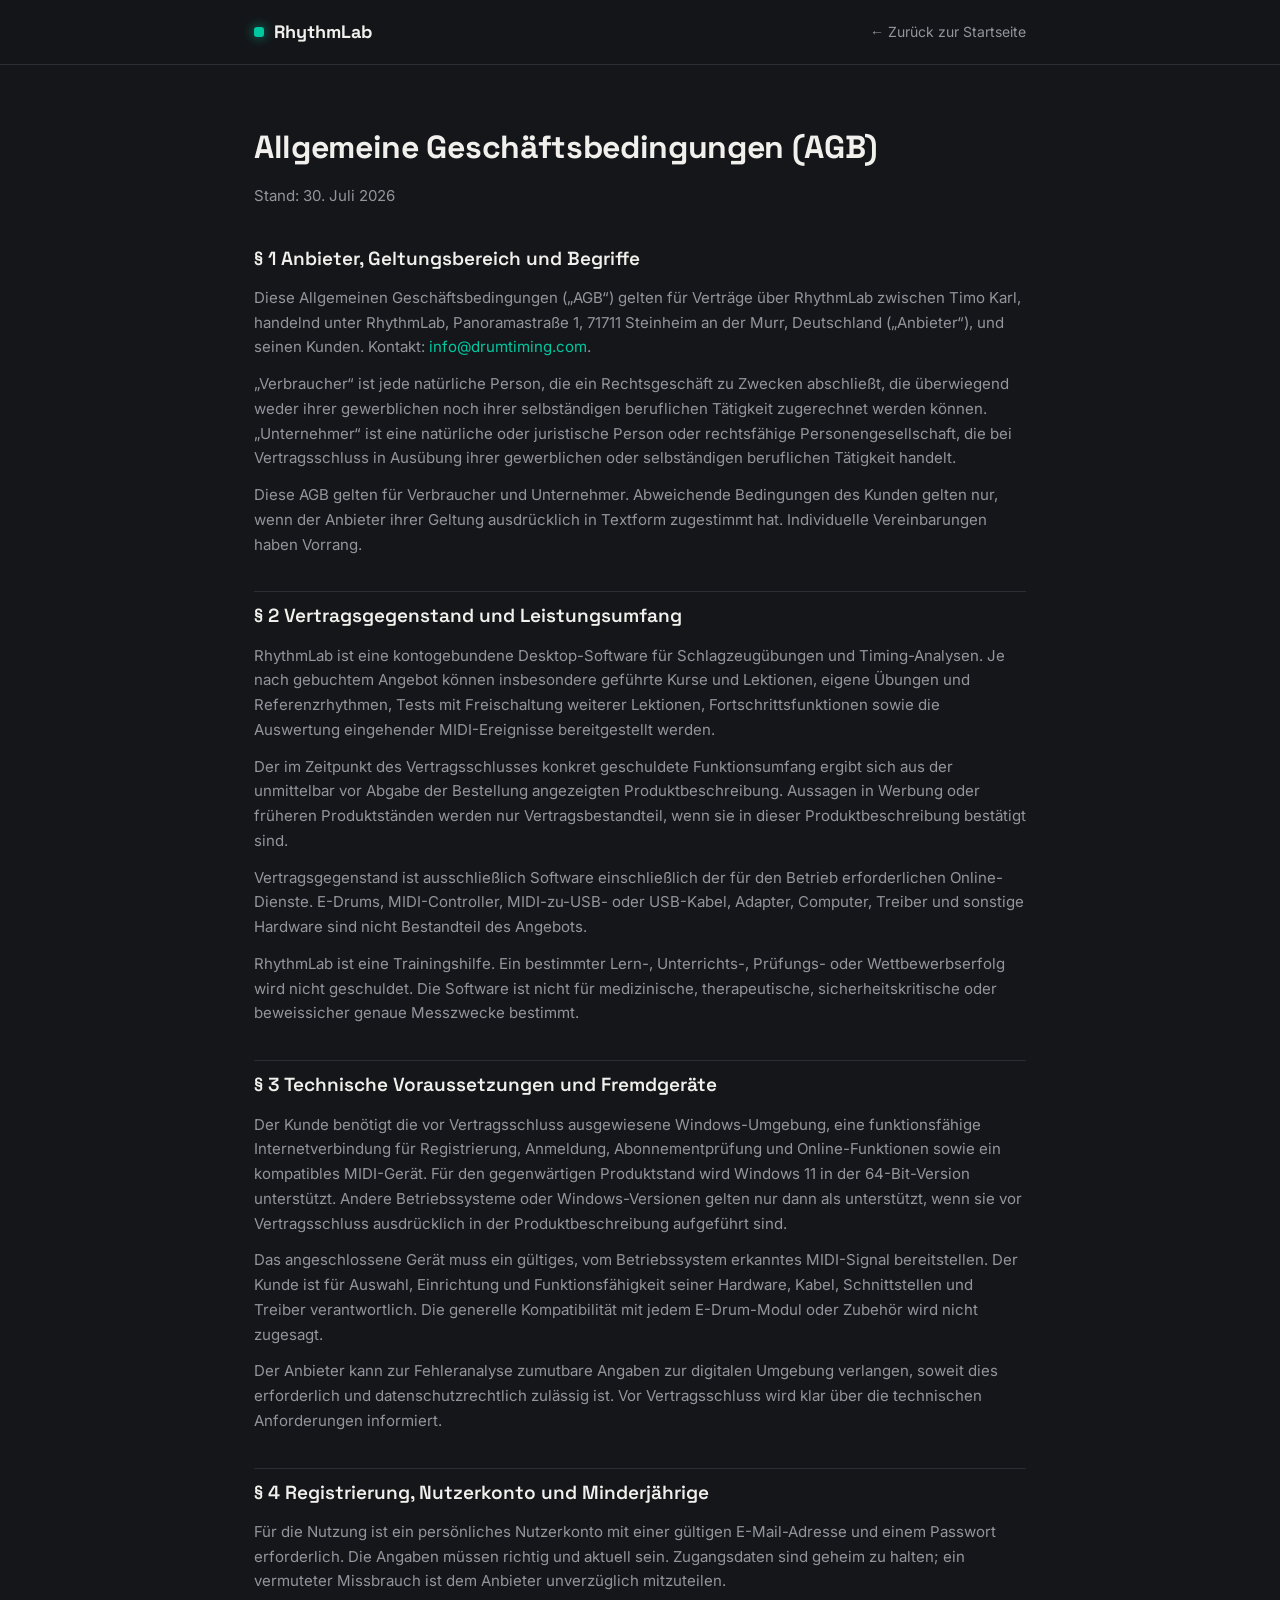
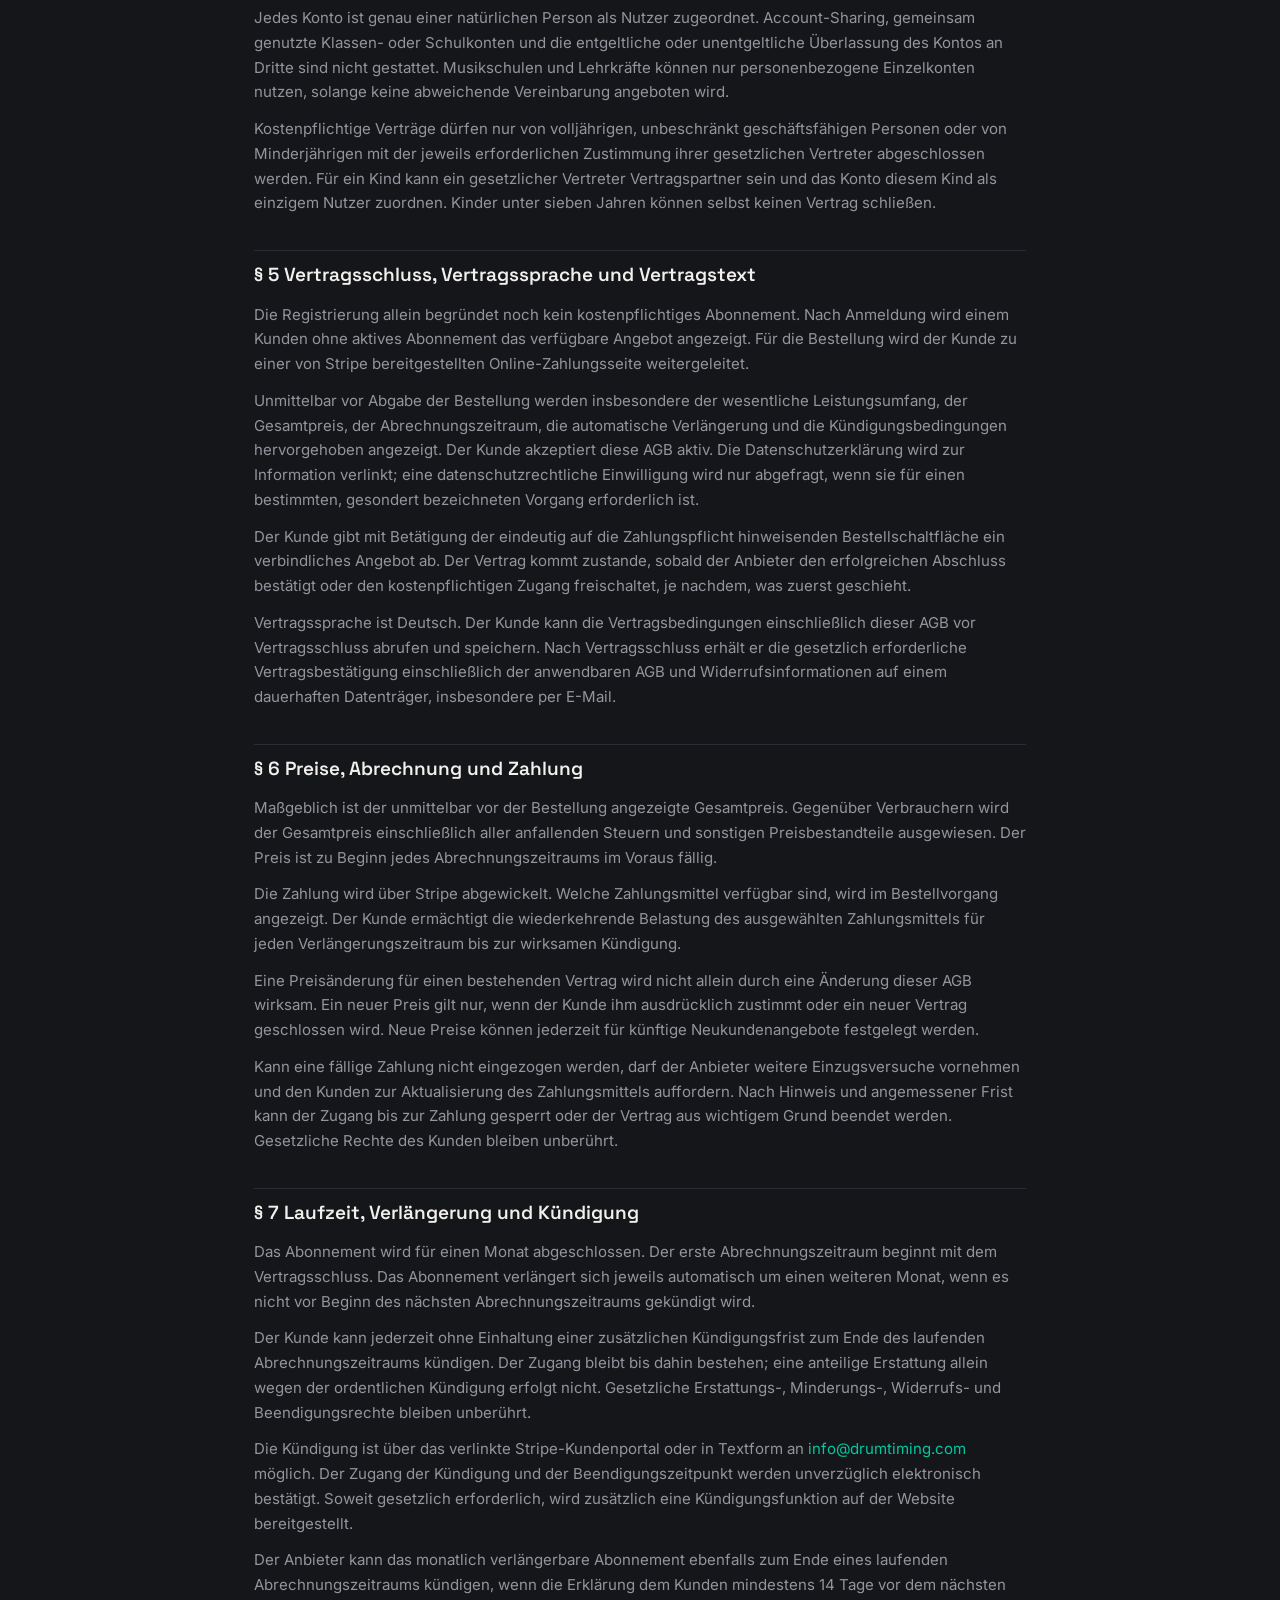
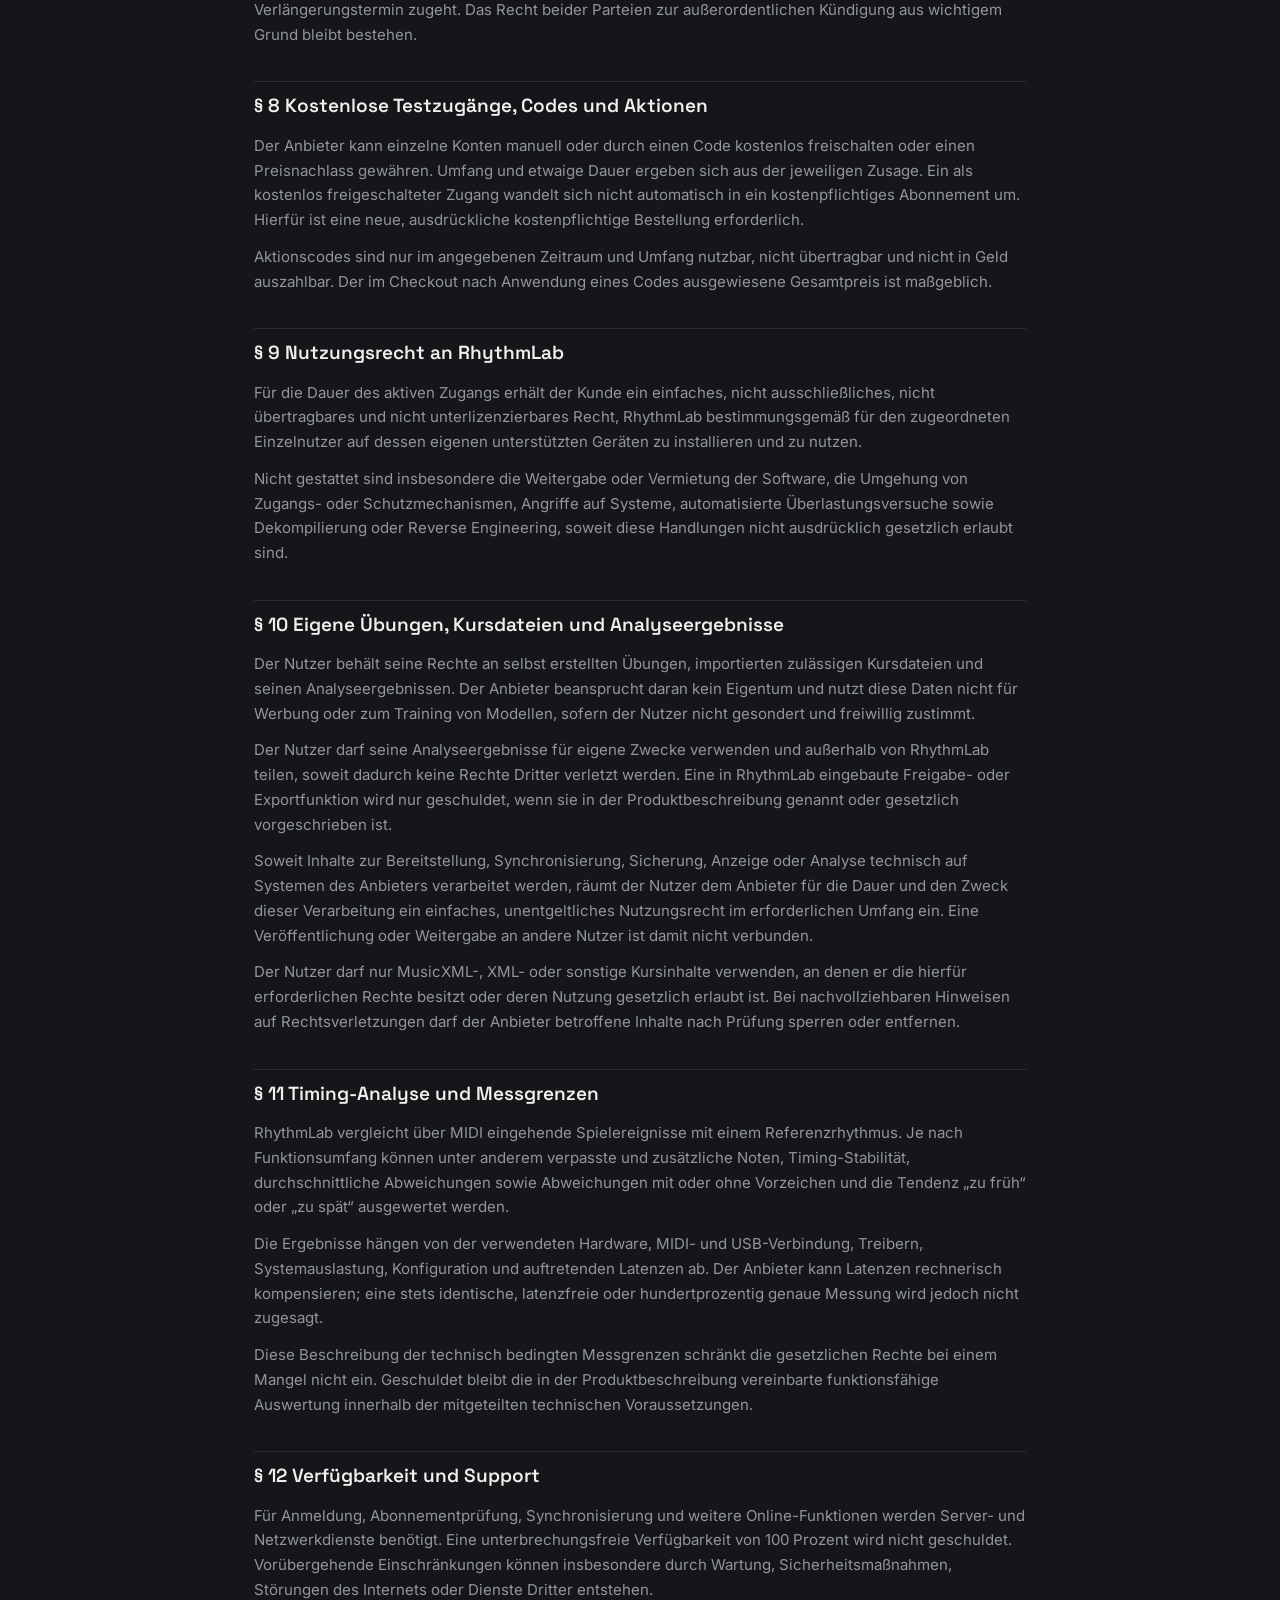
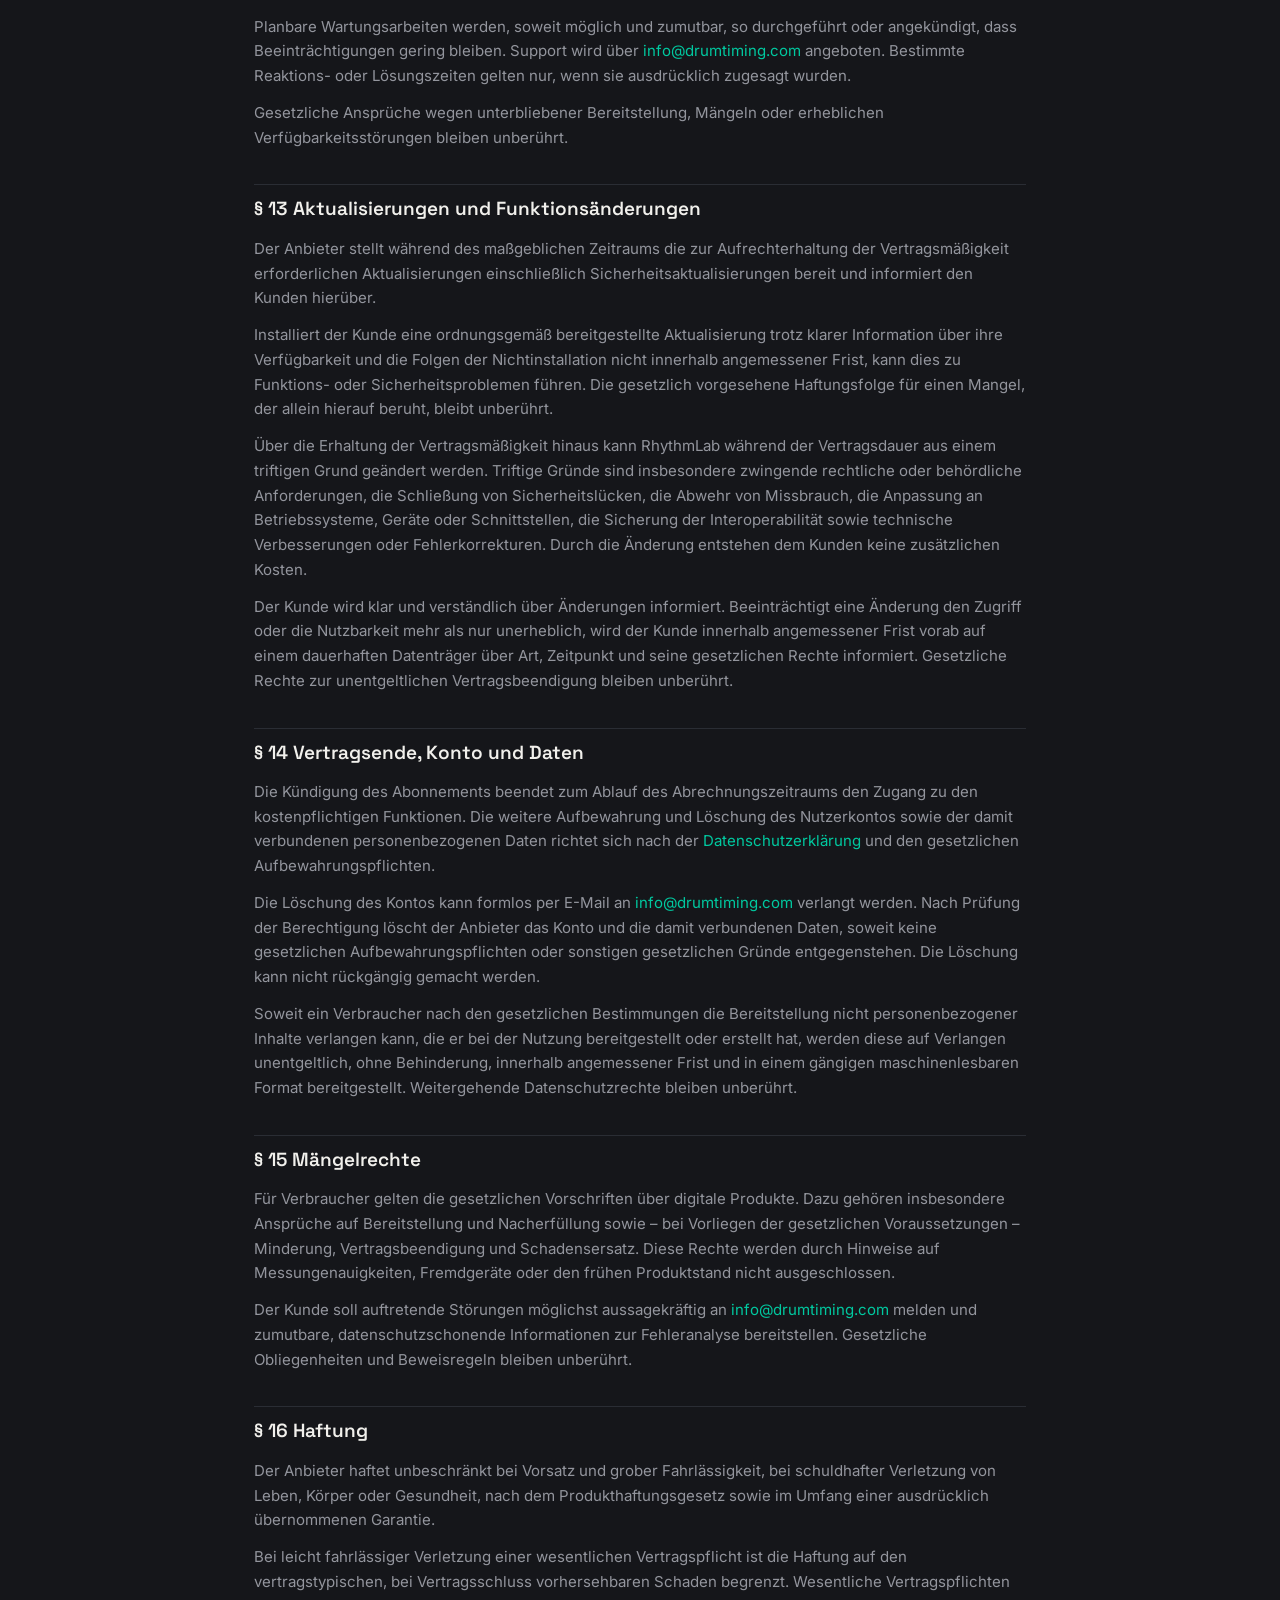
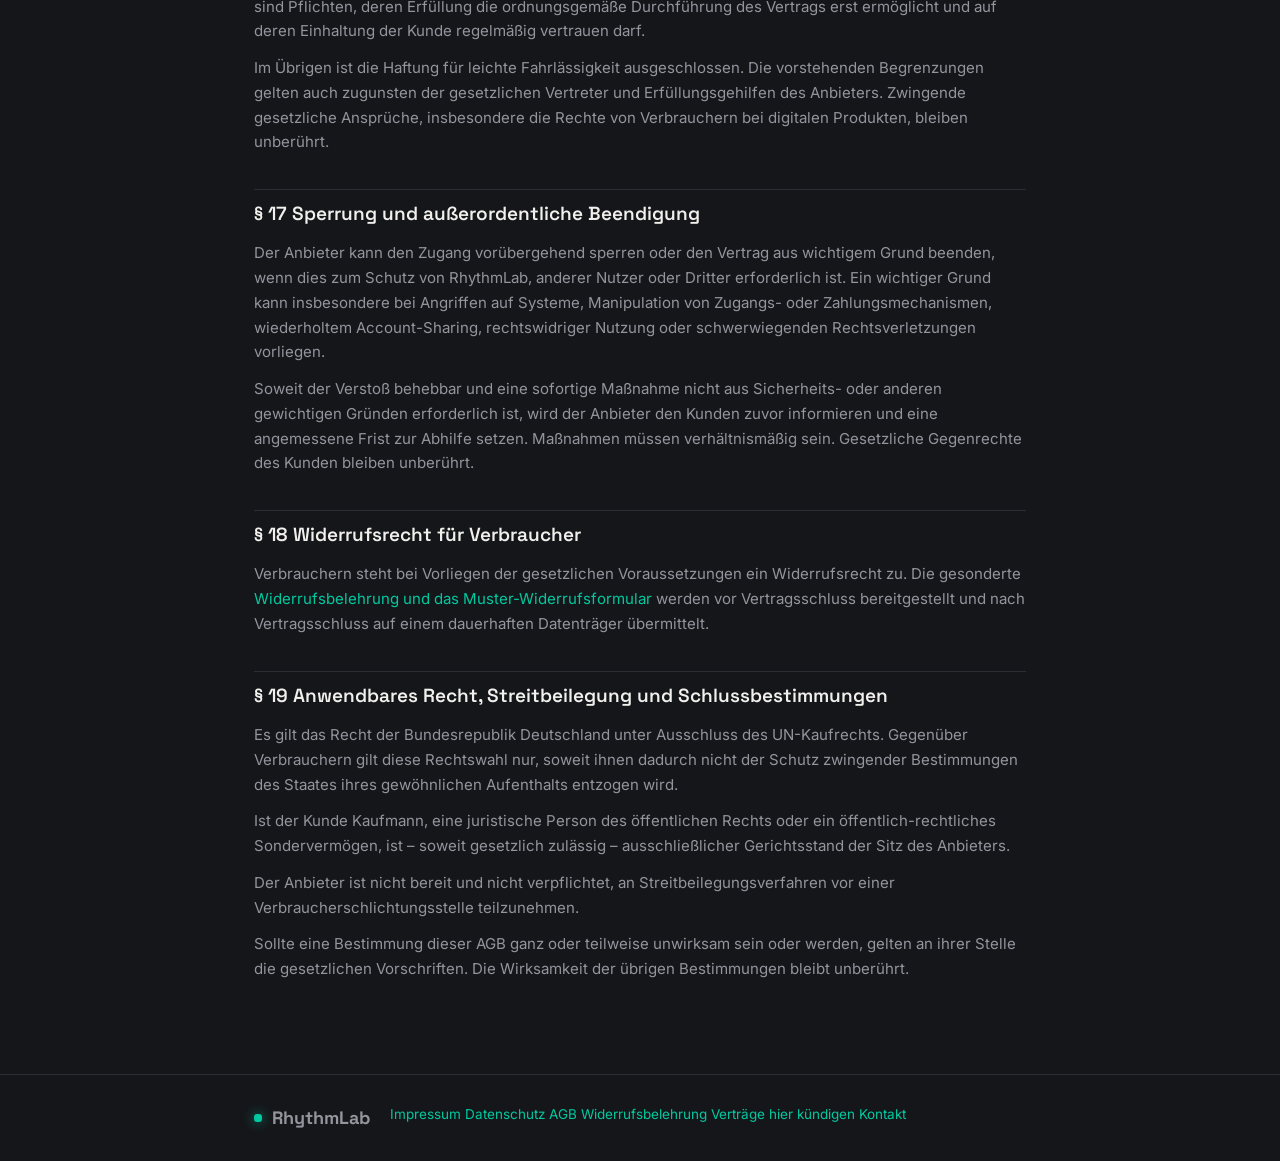
==== commit 49ceae95: "Update agb.html" ====
--- a/agb.html
+++ b/agb.html
@@ -409,11 +409,15 @@
 
 <footer>
   <div class="wrap">
-    <a href="/">RhythmLab</a>
-    <a href="/impressum.html">Impressum</a>
-    <a href="/datenschutz.html">Datenschutz</a>
-    <a href="/agb.html">AGB</a>
-    <a href="/widerruf.html">Widerrufsbelehrung</a>
+    <div class="brand"><span class="mark" style="width:8px;height:8px;"></span>RhythmLab</div>
+    <div class="legal">
+      <a href="/impressum.html">Impressum</a>
+      <a href="/datenschutz.html">Datenschutz</a>
+      <a href="/agb.html">AGB</a>
+      <a href="/widerruf.html">Widerrufsbelehrung</a>
+      <a href="/kuendigen.html">Verträge hier kündigen</a>
+      <a href="mailto:info@drumtiming.com">Kontakt</a>
+    </div>
   </div>
 </footer>
 
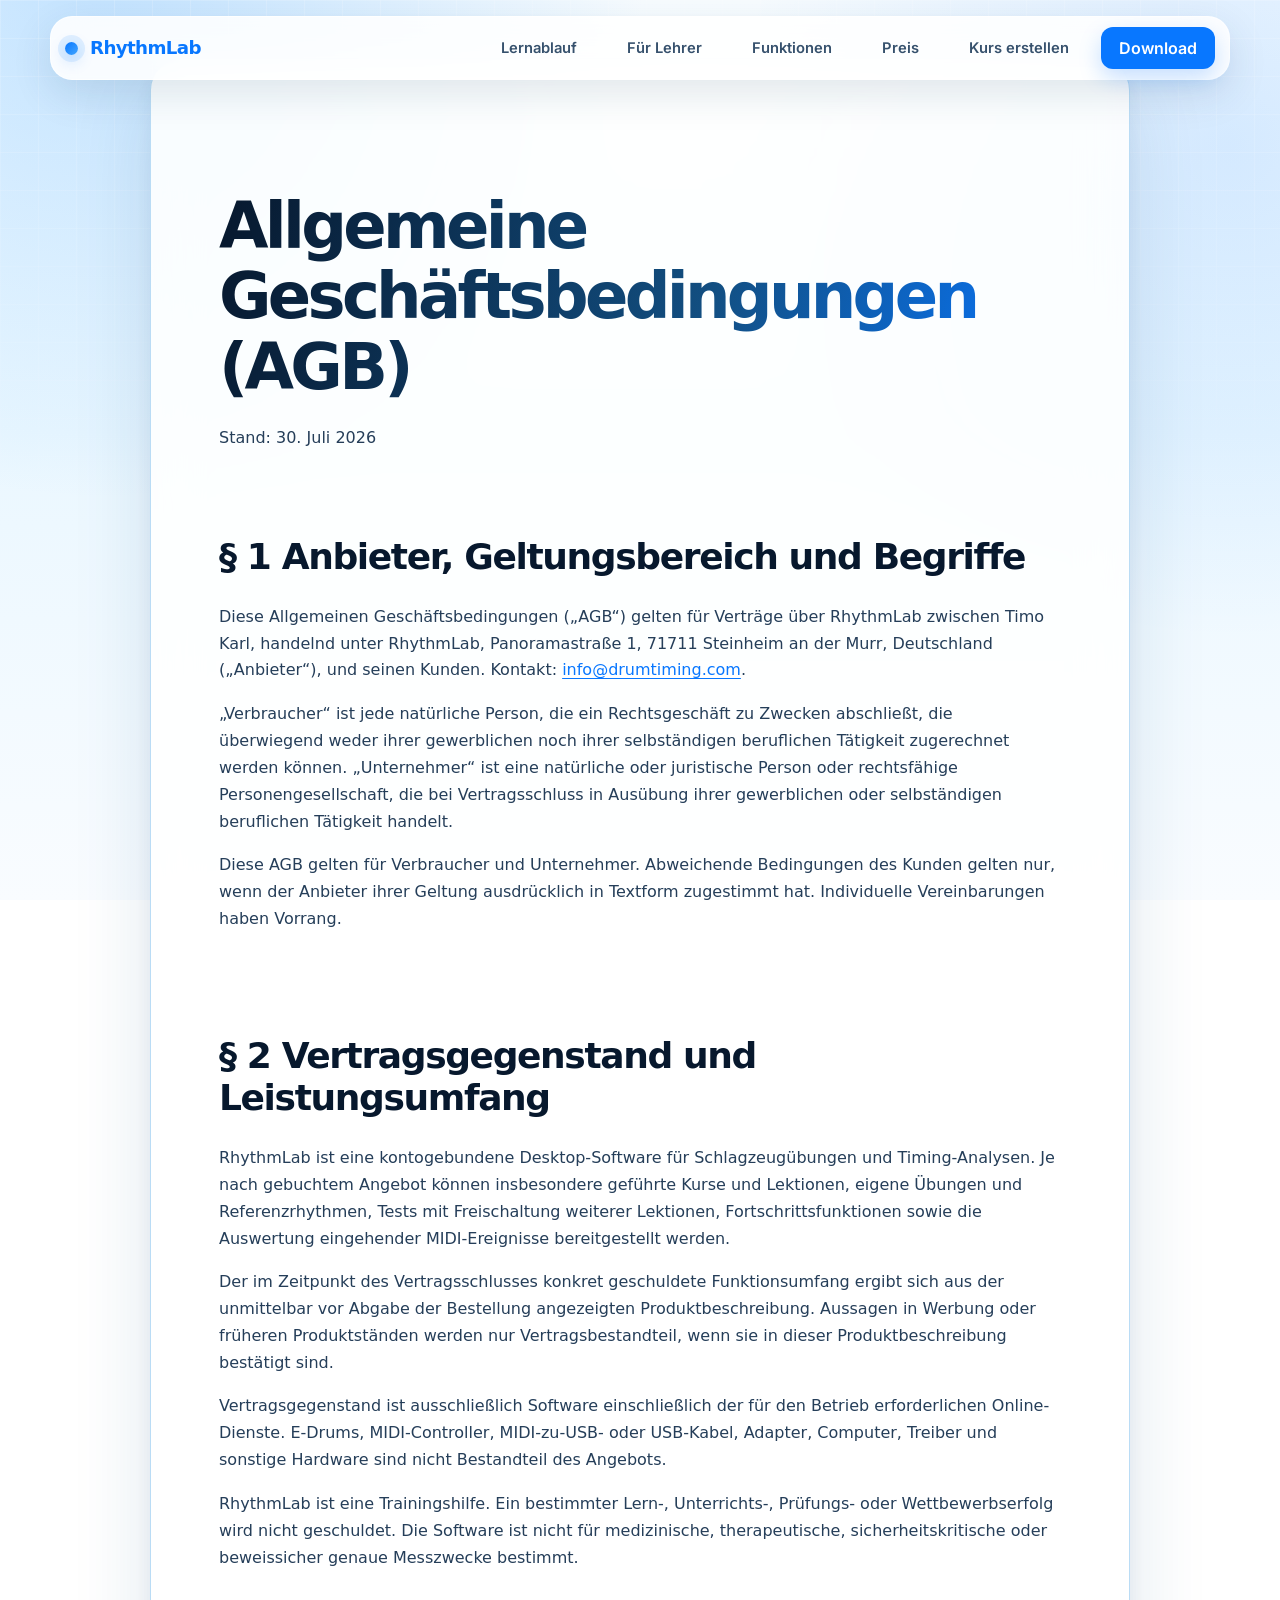
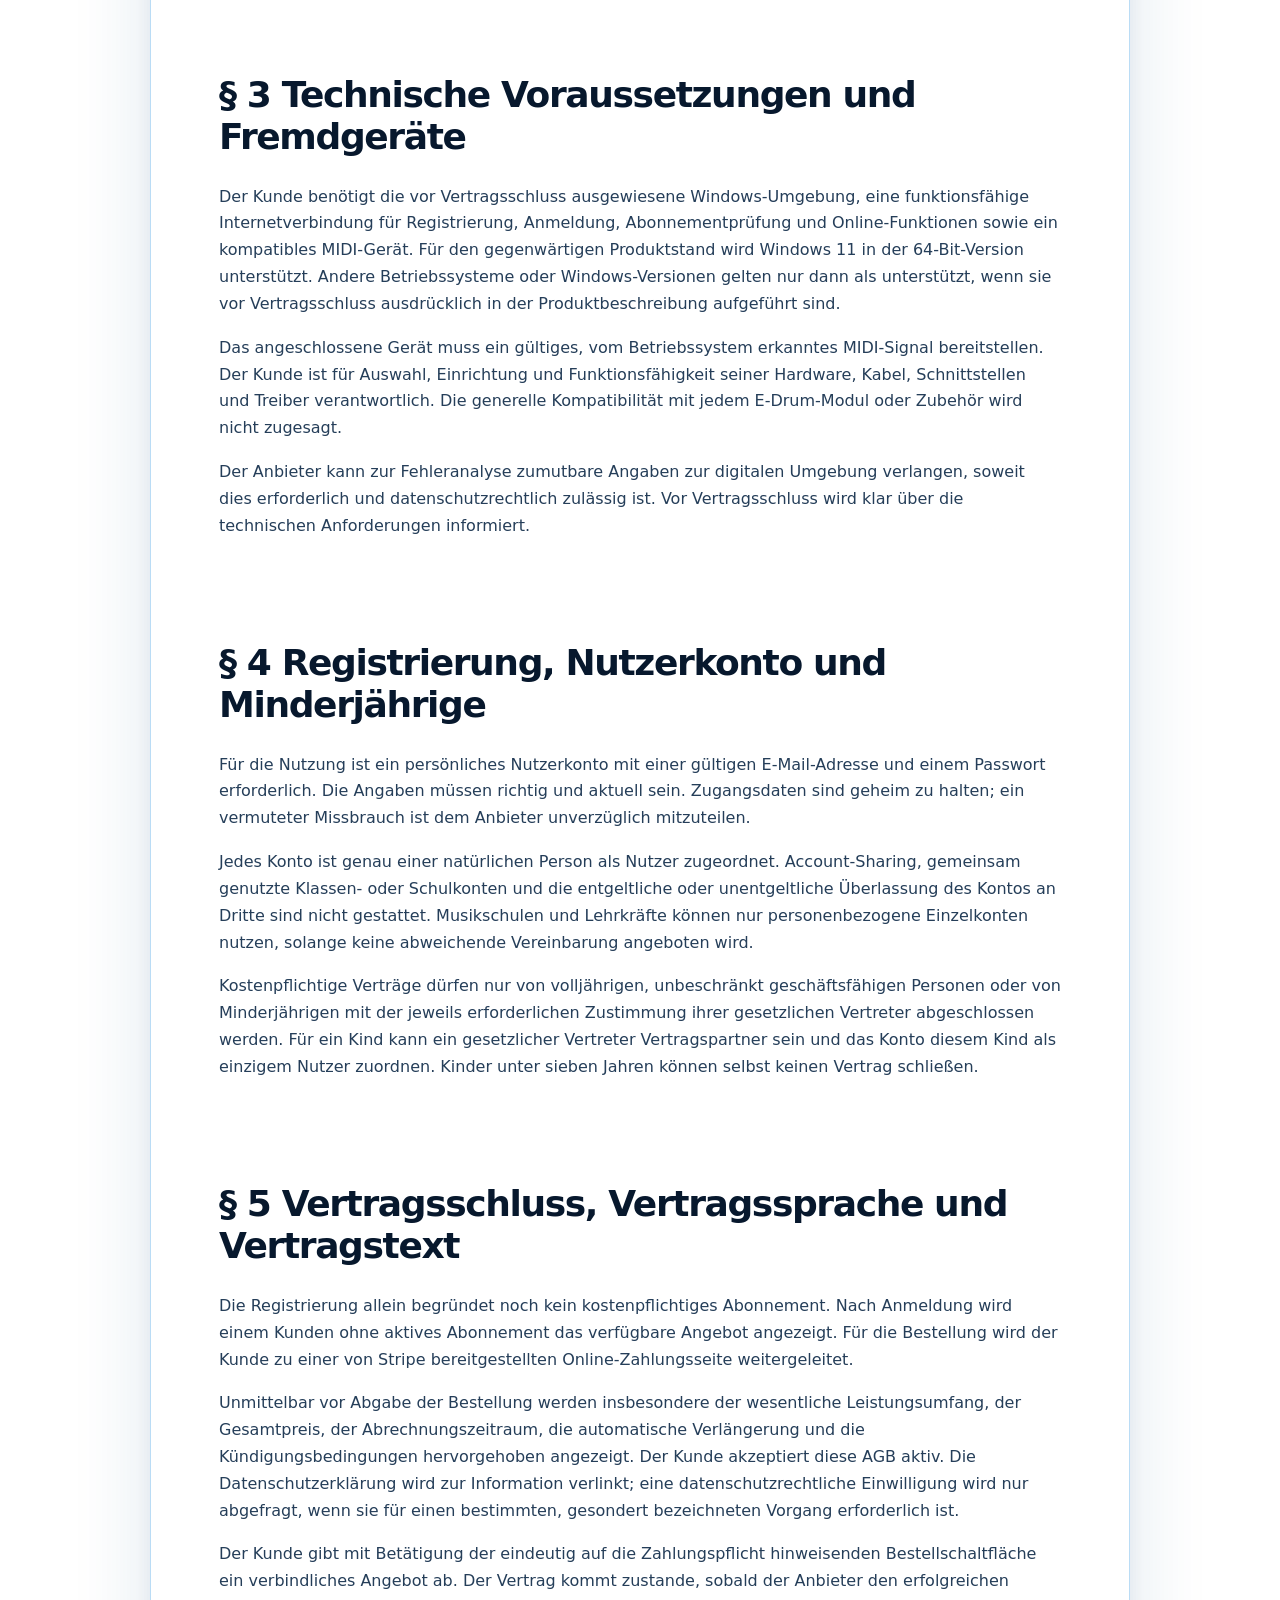
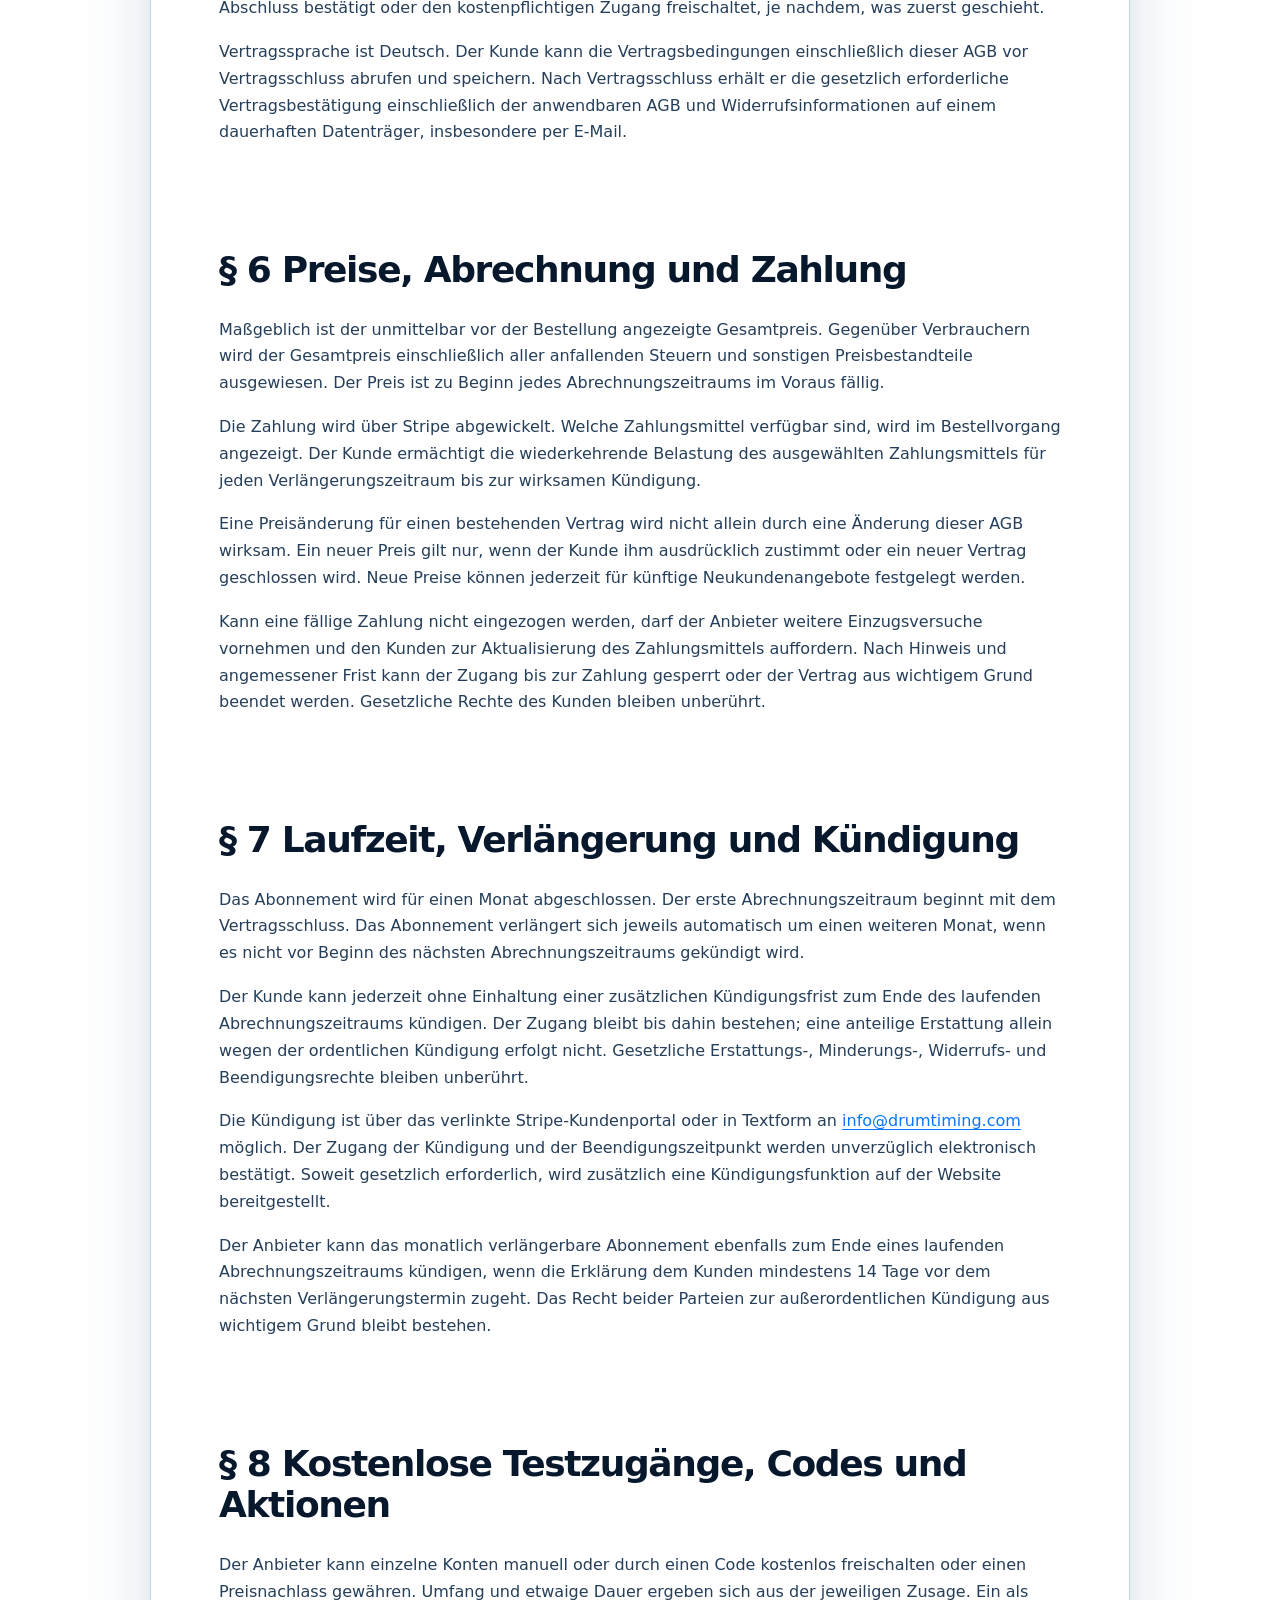
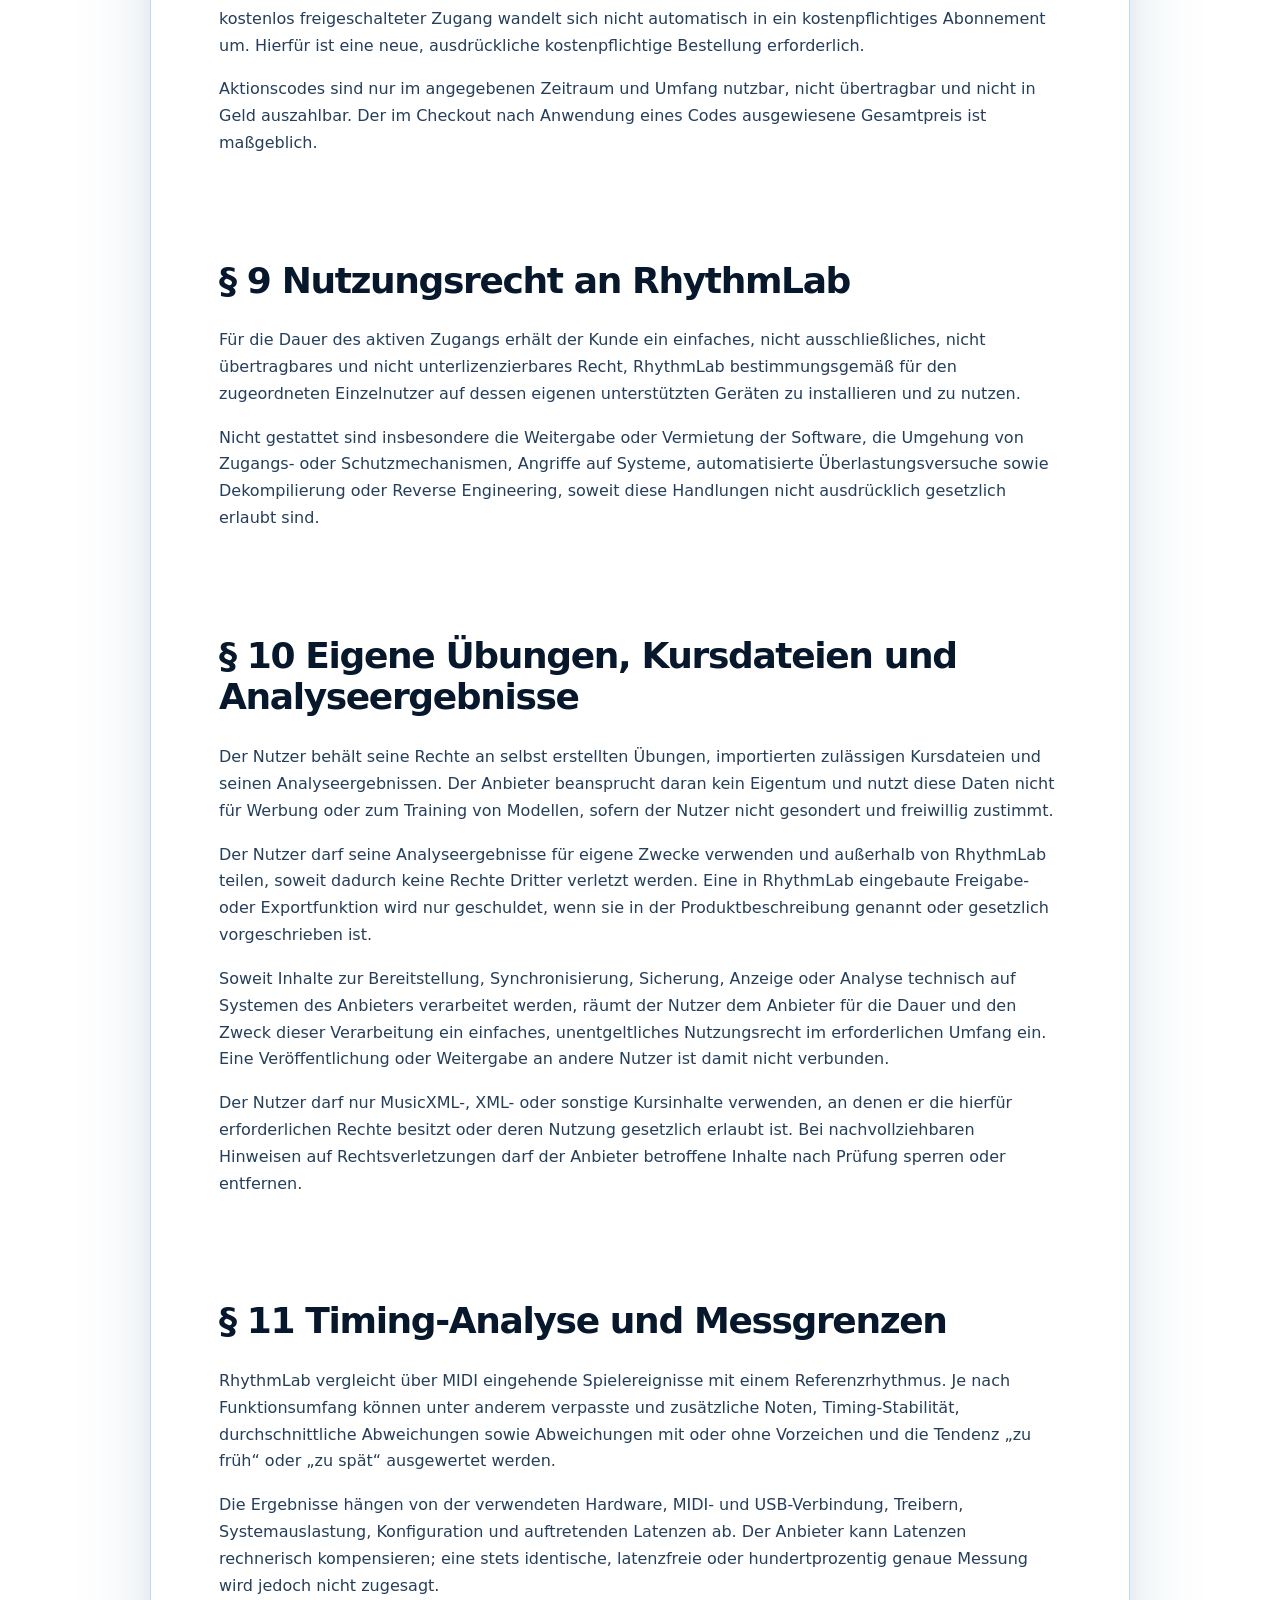
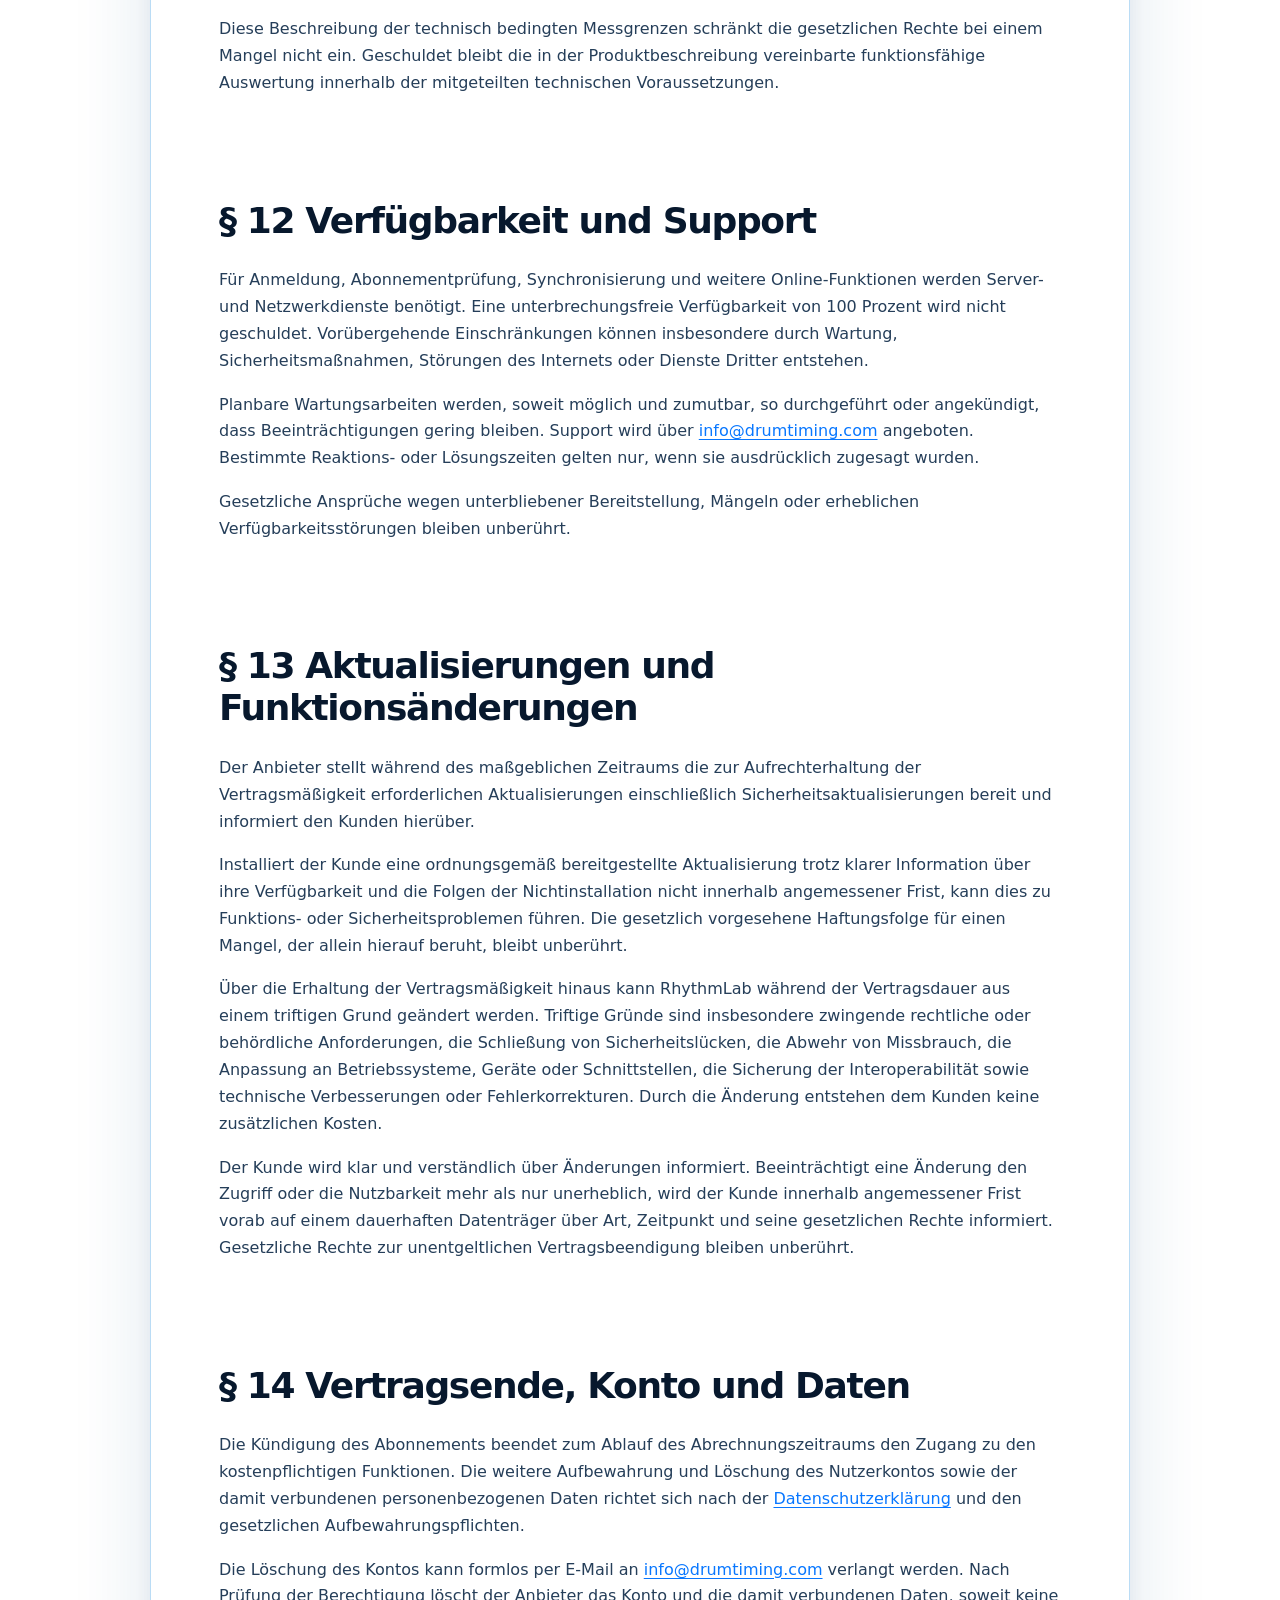
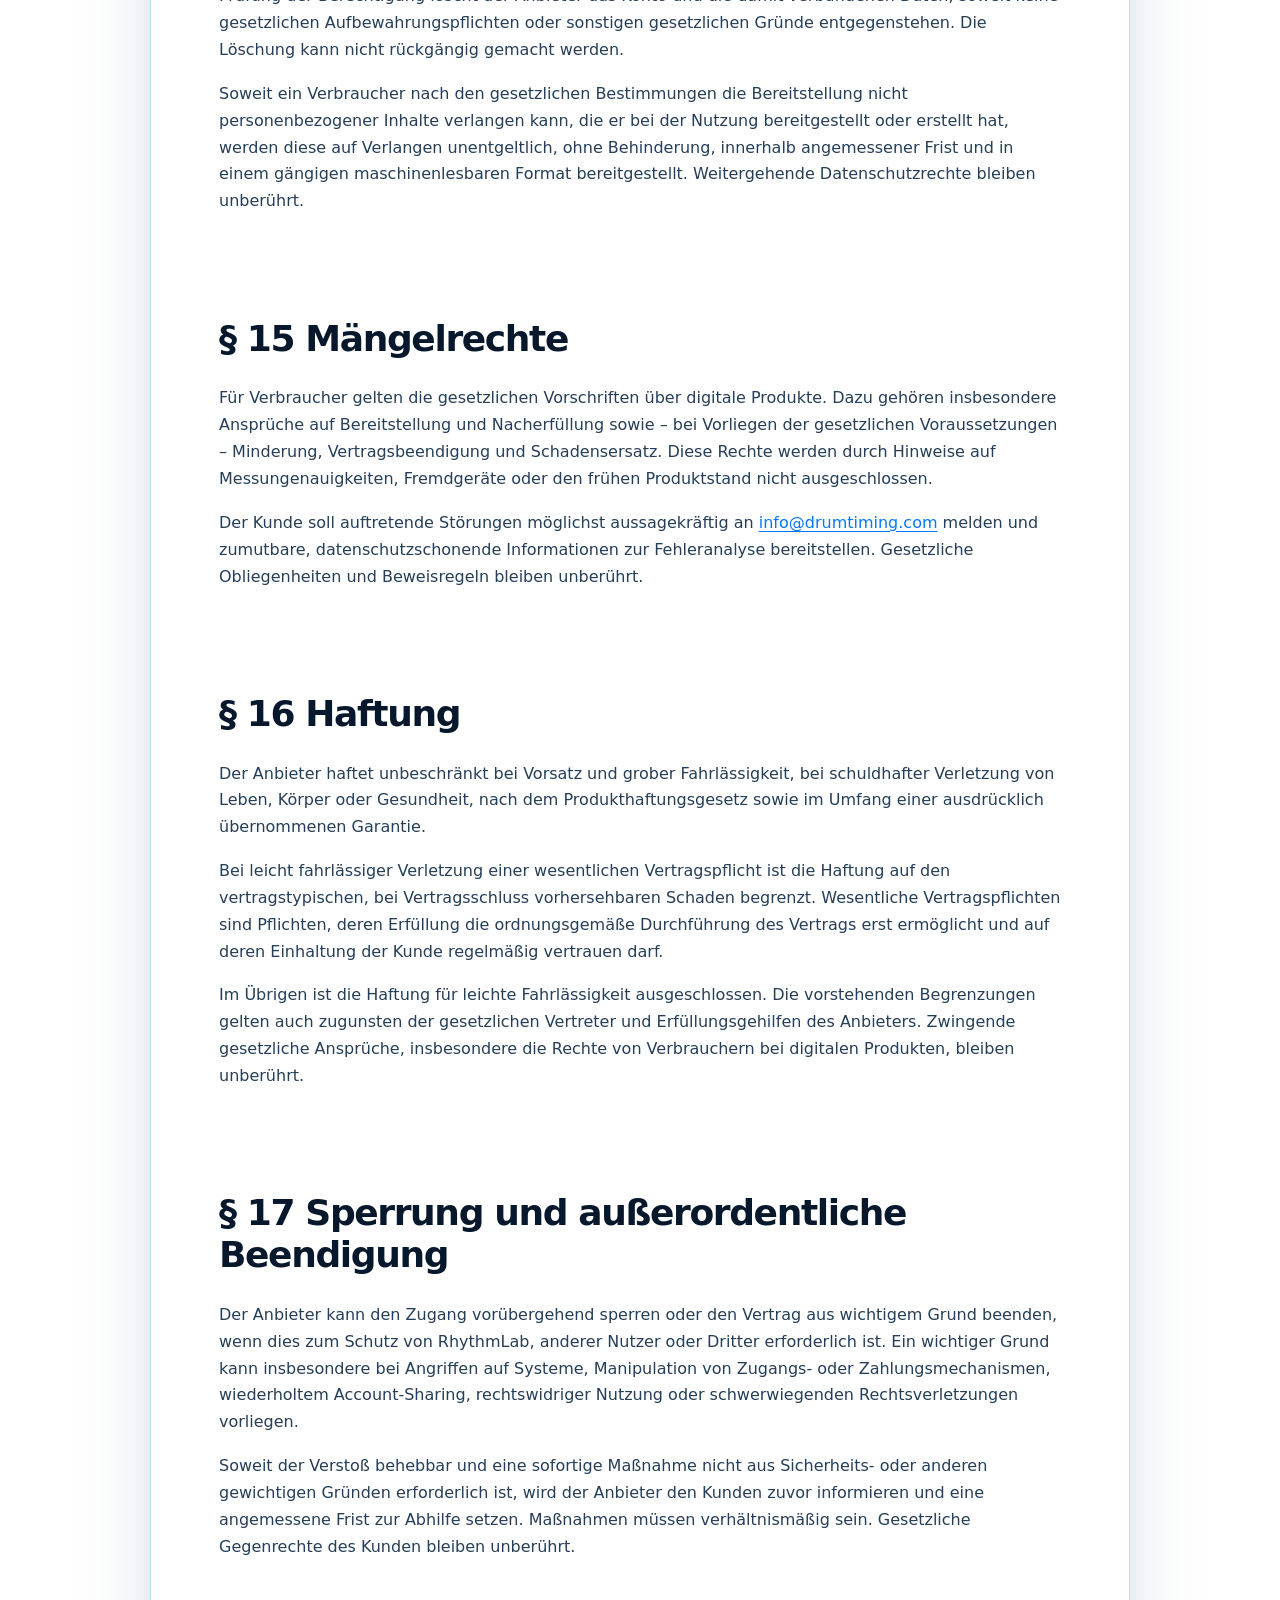
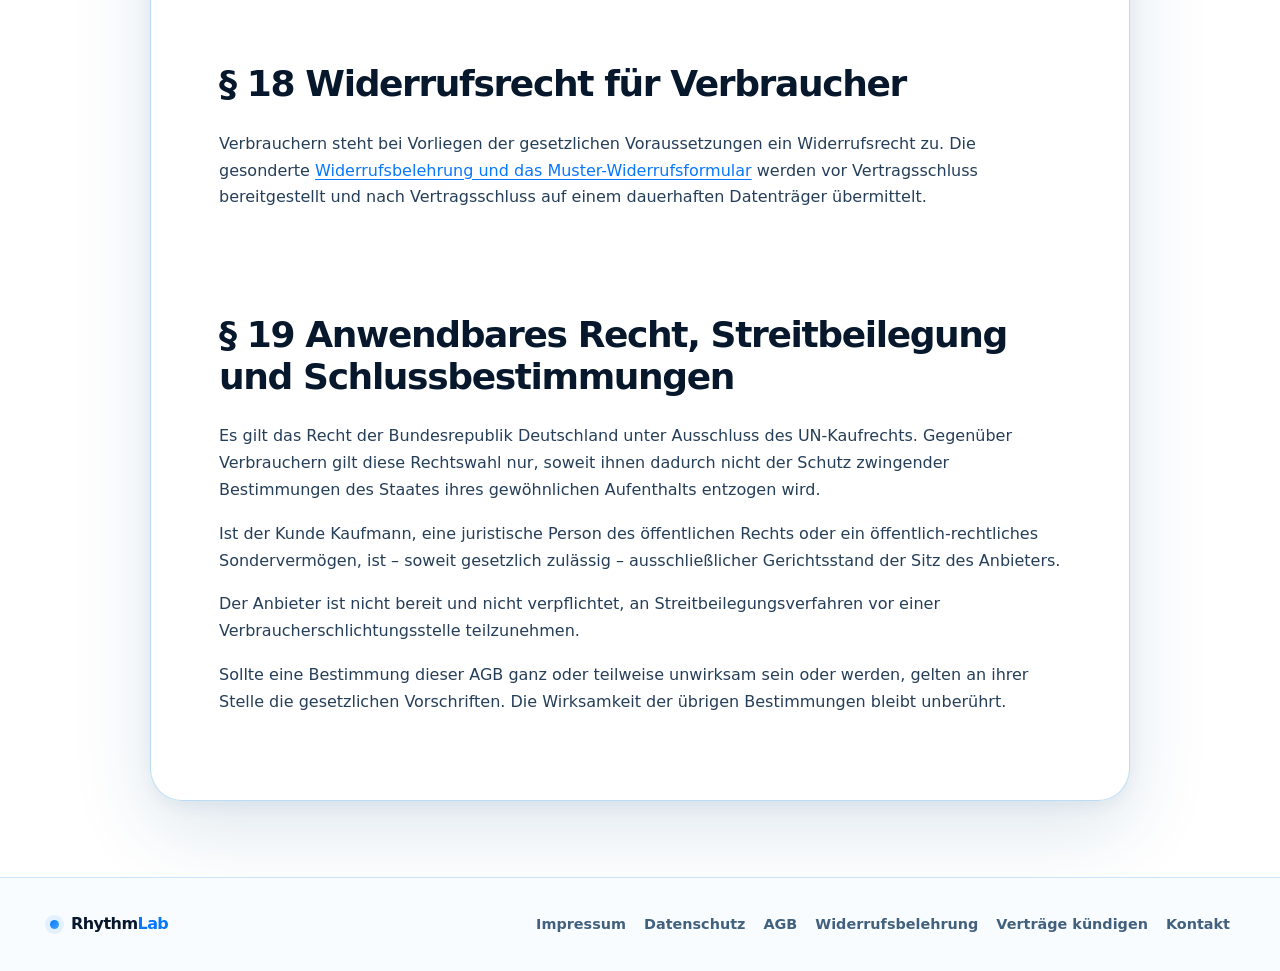
==== commit 0b5b9ac5: "Update agb.html" ====
--- a/agb.html
+++ b/agb.html
@@ -4,81 +4,746 @@
 <meta charset="UTF-8">
 <meta name="viewport" content="width=device-width, initial-scale=1.0">
 <title>AGB — RhythmLab</title>
-<link href="/fonts/fonts.css" rel="stylesheet">
+<link href="fonts/fonts.css" rel="stylesheet">
 <style>
-  :root{
-    --bg:            #15161a;
-    --card:          #1f2127;
-    --border:        #2a2d34;
-    --text:          #f1f0ec;
-    --text-muted:    #93959d;
-    --teal:          #00c9a0;
-    --teal-dim:      #00aa88;
-  }
-  *{ box-sizing:border-box; margin:0; padding:0; }
-  body{
-    background:var(--bg); color:var(--text);
-    font-family:"Inter",sans-serif; line-height:1.65;
-    -webkit-font-smoothing:antialiased;
-  }
-  a{ color:var(--teal); text-decoration:none; }
-  a:hover{ text-decoration:underline; }
-
-  nav.top{
-    position:sticky; top:0; z-index:20;
-    background:rgba(21,22,26,0.85);
-    backdrop-filter:blur(10px);
-    border-bottom:1px solid var(--border);
-  }
-  nav.top .wrap{
-    max-width:820px; margin:0 auto; padding:0 24px;
-    height:64px; display:flex; align-items:center; gap:10px;
-  }
-  .brand{
-    display:flex; align-items:center; gap:10px;
-    font-family:"Space Grotesk",sans-serif; font-weight:700; font-size:18px;
-  }
-  .brand .mark{
-    width:10px; height:10px; border-radius:3px;
-    background:var(--teal); box-shadow:0 0 12px rgba(0,201,160,0.7);
-  }
-  .back{ margin-left:auto; font-size:14px; color:var(--text-muted); }
-  .back:hover{ color:var(--text); }
-
-  main{ max-width:820px; margin:0 auto; padding:56px 24px 80px; }
-
-  h1{
-    font-family:"Space Grotesk",sans-serif; font-weight:700;
-    font-size:32px; letter-spacing:-0.01em; margin-bottom:10px;
-  }
-  h2{
-    font-family:"Space Grotesk",sans-serif; font-weight:600;
-    font-size:19px; margin:34px 0 12px; padding-top:8px;
-    border-top:1px solid var(--border);
-  }
-  h2:first-of-type{ border-top:none; padding-top:0; }
-  p{ color:var(--text-muted); font-size:15px; margin-bottom:12px; }
-  strong{ color:var(--text); font-weight:600; }
-  ul.plain-list{ list-style:disc; padding-left:22px; margin-bottom:16px; }
-  ul.plain-list li{ color:var(--text-muted); font-size:14.5px; padding:4px 0; }
-
-  footer{ border-top:1px solid var(--border); padding:28px 0; }
-  footer .wrap{
-    max-width:820px; margin:0 auto; padding:0 24px;
-    font-size:13.5px; color:var(--text-muted);
-    display:flex; gap:20px; flex-wrap:wrap;
-  }
+/* RhythmLab Windows 11 unified design — all resources remain local. */
+:root{
+  --rl-blue:#0877ff;
+  --rl-blue-deep:#0565dc;
+  --rl-blue-soft:#42a5ff;
+  --rl-ink:#07182d;
+  --rl-text:#253e59;
+  --rl-muted:#60758c;
+  --rl-sky:#eaf7ff;
+  --rl-card:rgba(255,255,255,.88);
+  --rl-card-solid:#fff;
+  --rl-line:#cce6f8;
+  --rl-line-strong:#b4d9f3;
+  --rl-green:#19a971;
+  --rl-red:#dd4052;
+  --rl-shadow:0 28px 80px rgba(23,82,132,.14),0 5px 20px rgba(23,82,132,.07);
+  --rl-shadow-soft:0 16px 46px rgba(23,82,132,.10),0 2px 8px rgba(23,82,132,.05);
+  --rl-radius-xl:32px;
+  --rl-radius-lg:24px;
+  --rl-radius-md:16px;
+  --rl-font:"Segoe UI Variable Text","Segoe UI Variable","Segoe UI",system-ui,-apple-system,BlinkMacSystemFont,"Helvetica Neue",Arial,sans-serif;
+}
+
+html{scroll-behavior:smooth}
+body.rl-secondary{
+  min-height:100vh !important;
+  margin:0 !important;
+  padding:0 !important;
+  display:flex !important;
+  flex-direction:column !important;
+  align-items:stretch !important;
+  justify-content:flex-start !important;
+  gap:0 !important;
+  color:var(--rl-ink) !important;
+  font-family:var(--rl-font) !important;
+  font-size:16px !important;
+  line-height:1.68 !important;
+  background:
+    radial-gradient(circle at 8% -5%,rgba(66,165,255,.30),transparent 34rem),
+    radial-gradient(circle at 96% 16%,rgba(8,119,255,.13),transparent 31rem),
+    linear-gradient(180deg,#f7fcff 0%,var(--rl-sky) 48%,#f9fcff 100%) !important;
+  background-attachment:fixed !important;
+  -webkit-font-smoothing:antialiased;
+}
+body.rl-secondary::before{
+  content:"";
+  position:fixed;
+  inset:0;
+  z-index:-1;
+  pointer-events:none;
+  opacity:.48;
+  background-image:
+    linear-gradient(rgba(255,255,255,.38) 1px,transparent 1px),
+    linear-gradient(90deg,rgba(255,255,255,.38) 1px,transparent 1px);
+  background-size:38px 38px;
+  mask-image:linear-gradient(to bottom,#000,transparent 68%);
+}
+body.rl-secondary *,body.rl-secondary *::before,body.rl-secondary *::after{box-sizing:border-box}
+body.rl-secondary .wrap{width:min(1180px,calc(100% - 48px)) !important;margin-inline:auto !important;padding:0 !important}
+body.rl-secondary a{color:var(--rl-blue);text-underline-offset:3px;transition:color .18s ease,transform .18s ease,border-color .18s ease,background .18s ease}
+body.rl-secondary a:hover{color:var(--rl-blue-deep)}
+
+/* Shared Windows 11 navigation */
+body.rl-secondary nav.top.rl-site-nav{
+  position:sticky !important;
+  inset:0 0 auto !important;
+  z-index:100 !important;
+  width:100% !important;
+  margin:0 !important;
+  padding:0 !important;
+  border:0 !important;
+  border-bottom:1px solid rgba(191,224,247,.90) !important;
+  background:rgba(248,253,255,.78) !important;
+  backdrop-filter:blur(26px) saturate(145%);
+  -webkit-backdrop-filter:blur(26px) saturate(145%);
+  box-shadow:0 9px 32px rgba(7,24,45,.055) !important;
+}
+body.rl-secondary nav.top.rl-site-nav .wrap{
+  min-height:78px !important;
+  display:flex !important;
+  align-items:center !important;
+  justify-content:space-between !important;
+  gap:28px !important;
+}
+body.rl-secondary .brand{
+  display:inline-flex !important;
+  align-items:center !important;
+  gap:12px !important;
+  margin:0 !important;
+  color:var(--rl-ink) !important;
+  font-family:var(--rl-font) !important;
+  font-size:1.14rem !important;
+  font-weight:820 !important;
+  letter-spacing:-.035em !important;
+  line-height:1 !important;
+  text-decoration:none !important;
+  white-space:nowrap;
+}
+body.rl-secondary .brand-accent{color:var(--rl-blue)}
+body.rl-secondary .mark{
+  display:inline-block !important;
+  flex:0 0 auto !important;
+  width:13px !important;
+  height:13px !important;
+  border:0 !important;
+  border-radius:50% !important;
+  background:linear-gradient(135deg,var(--rl-blue),var(--rl-blue-soft)) !important;
+  box-shadow:0 0 0 7px rgba(8,119,255,.10),0 5px 16px rgba(8,119,255,.32) !important;
+}
+body.rl-secondary nav .navlinks{display:flex;align-items:center;justify-content:center;gap:26px;margin-left:auto}
+body.rl-secondary nav .navlinks a{color:#36516d;text-decoration:none;font-size:.92rem;font-weight:720;white-space:nowrap}
+body.rl-secondary nav .navlinks a:hover{color:var(--rl-blue)}
+body.rl-secondary .back{
+  min-height:43px !important;
+  margin:0 !important;
+  padding:0 18px !important;
+  display:inline-flex !important;
+  align-items:center !important;
+  gap:8px !important;
+  border:1px solid var(--rl-line-strong) !important;
+  border-radius:999px !important;
+  color:var(--rl-ink) !important;
+  background:rgba(255,255,255,.82) !important;
+  box-shadow:0 7px 20px rgba(20,74,117,.075) !important;
+  font-size:.92rem !important;
+  font-weight:760 !important;
+  line-height:1 !important;
+  text-decoration:none !important;
+  white-space:nowrap;
+}
+body.rl-secondary .back:hover{transform:translateY(-1px);border-color:#8fc8f2 !important;background:#fff !important}
+
+/* Main surfaces and improved rhythm */
+body.rl-secondary main{
+  width:min(1020px,calc(100% - 48px)) !important;
+  max-width:none !important;
+  margin:58px auto 76px !important;
+  padding:clamp(34px,5.5vw,68px) !important;
+  border:1px solid rgba(181,218,245,.92) !important;
+  border-radius:var(--rl-radius-xl) !important;
+  color:var(--rl-ink) !important;
+  background:var(--rl-card) !important;
+  backdrop-filter:blur(24px) saturate(135%);
+  -webkit-backdrop-filter:blur(24px) saturate(135%);
+  box-shadow:var(--rl-shadow) !important;
+}
+body.rl-legal main{width:min(980px,calc(100% - 48px)) !important}
+body.rl-legal-short main{width:min(820px,calc(100% - 48px)) !important}
+body.rl-admin main{width:min(1080px,calc(100% - 48px)) !important}
+body.rl-form-page:not(.rl-legal) main{width:min(840px,calc(100% - 48px)) !important}
+body.rl-course-page main{width:min(1000px,calc(100% - 48px)) !important}
+body.rl-secondary main>h1:first-child,
+body.rl-secondary>div.card>h1{
+  margin:0 0 16px !important;
+  color:var(--rl-ink) !important;
+  font-family:var(--rl-font) !important;
+  font-size:clamp(2.25rem,5vw,4.15rem) !important;
+  font-weight:830 !important;
+  line-height:1.03 !important;
+  letter-spacing:-.058em !important;
+  background:linear-gradient(105deg,var(--rl-ink) 0%,#124f82 58%,var(--rl-blue) 100%) !important;
+  -webkit-background-clip:text !important;
+  background-clip:text !important;
+  -webkit-text-fill-color:transparent !important;
+}
+body.rl-form-page main>h1:first-child{font-size:clamp(2.25rem,5vw,3.7rem) !important}
+body.rl-secondary h1,body.rl-secondary h2,body.rl-secondary h3{
+  color:var(--rl-ink) !important;
+  font-family:var(--rl-font) !important;
+  font-weight:790 !important;
+  letter-spacing:-.038em !important;
+  line-height:1.16 !important;
+}
+body.rl-secondary h2{
+  margin:2.65em 0 .72em !important;
+  padding-top:.2em !important;
+  border-top:0 !important;
+  font-size:clamp(1.55rem,3vw,2.25rem) !important;
+}
+body.rl-secondary main>h2:first-of-type{margin-top:2.15em !important}
+body.rl-secondary h3{margin:1.5em 0 .55em !important;font-size:1.22rem !important}
+body.rl-secondary p{margin:0 0 1.05em !important;color:var(--rl-text) !important;font-size:1rem !important}
+body.rl-secondary p.lead,body.rl-secondary p.sub{max-width:760px;margin:0 0 32px !important;color:var(--rl-muted) !important;font-size:1.08rem !important;line-height:1.65 !important}
+body.rl-secondary strong{color:var(--rl-ink) !important}
+body.rl-secondary ul,body.rl-secondary ol{margin:0 0 1.25em !important;padding-left:1.35rem !important}
+body.rl-secondary li{padding:.18em 0;color:var(--rl-text) !important}
+body.rl-secondary hr{margin:36px 0 !important;border:0 !important;border-top:1px solid var(--rl-line) !important}
+body.rl-secondary code{padding:.16em .45em;border:1px solid var(--rl-line);border-radius:7px;color:#0753aa;background:#eef8ff;font-family:ui-monospace,SFMono-Regular,Consolas,monospace}
+body.rl-secondary dl{display:grid !important;grid-template-columns:minmax(185px,.72fr) minmax(0,1fr) !important;gap:10px 24px !important;margin:18px 0 !important}
+body.rl-secondary dt{color:var(--rl-muted) !important;font-weight:690 !important}
+body.rl-secondary dd{margin:0 !important;color:var(--rl-ink) !important;font-weight:680 !important}
+
+/* Cards and content modules */
+body.rl-secondary .card,
+body.rl-secondary .block,
+body.rl-secondary .withdraw-card,
+body.rl-secondary .confirmation,
+body.rl-secondary .form,
+body.rl-secondary .key-card,
+body.rl-secondary .contract-details,
+body.rl-secondary .index,
+body.rl-secondary .seal,
+body.rl-secondary .item{
+  border:1px solid rgba(183,219,245,.96) !important;
+  border-radius:var(--rl-radius-lg) !important;
+  color:var(--rl-ink) !important;
+  background:rgba(255,255,255,.86) !important;
+  box-shadow:var(--rl-shadow-soft) !important;
+}
+body.rl-secondary .card,
+body.rl-secondary .block,
+body.rl-secondary .withdraw-card,
+body.rl-secondary .confirmation,
+body.rl-secondary .form,
+body.rl-secondary .key-card,
+body.rl-secondary .contract-details{
+  margin:26px 0 !important;
+  padding:clamp(22px,4vw,36px) !important;
+}
+body.rl-secondary .card h2:first-child,body.rl-secondary .block h2:first-child{margin-top:0 !important;padding-top:0 !important}
+body.rl-secondary .confirmation{border-color:rgba(25,169,113,.42) !important;background:linear-gradient(135deg,rgba(237,255,247,.96),rgba(255,255,255,.93)) !important}
+body.rl-secondary .index{margin:30px 0 42px !important;padding:24px 28px !important}
+body.rl-secondary .index-link{display:block;padding:8px 0 !important;color:#244968 !important;text-decoration:none !important;font-weight:690 !important}
+body.rl-secondary .index-link:hover{color:var(--rl-blue) !important;transform:translateX(3px)}
+body.rl-secondary .glossary dt{color:var(--rl-ink) !important;font-weight:800 !important}
+body.rl-secondary .seal{margin-top:44px !important;padding:24px 28px !important}
+body.rl-secondary .hint{
+  margin:18px 0 !important;
+  padding:16px 18px !important;
+  border:0 !important;
+  border-left:4px solid var(--rl-blue) !important;
+  border-radius:0 var(--rl-radius-md) var(--rl-radius-md) 0 !important;
+  color:var(--rl-muted) !important;
+  background:#eff8ff !important;
+}
+
+/* Forms */
+body.rl-secondary form{margin-top:20px}
+body.rl-secondary .field{display:grid !important;gap:9px !important;margin:0 0 20px !important}
+body.rl-secondary label{display:block !important;margin:0 !important;color:var(--rl-ink) !important;font-size:.94rem !important;font-weight:730 !important}
+body.rl-secondary input:not([type="checkbox"]):not([type="radio"]),
+body.rl-secondary textarea,
+body.rl-secondary select{
+  width:100% !important;
+  min-width:0 !important;
+  min-height:50px !important;
+  margin:0 !important;
+  padding:13px 15px !important;
+  border:1px solid var(--rl-line-strong) !important;
+  border-radius:14px !important;
+  outline:0 !important;
+  color:var(--rl-ink) !important;
+  background:rgba(255,255,255,.94) !important;
+  box-shadow:inset 0 1px 2px rgba(7,24,45,.035) !important;
+  font:inherit !important;
+  transition:border-color .18s ease,box-shadow .18s ease,transform .18s ease !important;
+}
+body.rl-secondary textarea{min-height:126px !important;resize:vertical !important}
+body.rl-secondary input:focus,body.rl-secondary textarea:focus,body.rl-secondary select:focus{border-color:var(--rl-blue) !important;box-shadow:0 0 0 4px rgba(8,119,255,.13) !important}
+body.rl-secondary input[type="checkbox"],body.rl-secondary input[type="radio"]{accent-color:var(--rl-blue)}
+body.rl-secondary button,
+body.rl-secondary .btn,
+body.rl-secondary .action,
+body.rl-secondary .add-lesson{
+  width:auto !important;
+  min-height:48px !important;
+  margin:0 !important;
+  padding:12px 21px !important;
+  display:inline-flex !important;
+  align-items:center !important;
+  justify-content:center !important;
+  gap:8px !important;
+  border:1px solid transparent !important;
+  border-radius:999px !important;
+  color:#fff !important;
+  background:linear-gradient(135deg,var(--rl-blue),var(--rl-blue-deep)) !important;
+  box-shadow:0 11px 26px rgba(8,119,255,.23) !important;
+  font:750 .98rem/1 var(--rl-font) !important;
+  text-decoration:none !important;
+  cursor:pointer !important;
+  transition:transform .18s ease,box-shadow .18s ease,filter .18s ease !important;
+}
+body.rl-secondary button:hover,body.rl-secondary .btn:hover,body.rl-secondary .action:hover,body.rl-secondary .add-lesson:hover{transform:translateY(-2px);filter:saturate(1.08);box-shadow:0 16px 32px rgba(8,119,255,.28) !important}
+body.rl-secondary button:disabled{opacity:.55 !important;cursor:not-allowed !important;transform:none !important}
+body.rl-secondary button.secondary,body.rl-secondary .secondary{
+  color:var(--rl-ink) !important;
+  border-color:var(--rl-line-strong) !important;
+  background:rgba(255,255,255,.94) !important;
+  box-shadow:0 8px 20px rgba(24,81,126,.08) !important;
+}
+body.rl-secondary button.danger,body.rl-secondary .danger{color:#fff !important;background:linear-gradient(135deg,#ef5363,#cf3044) !important;box-shadow:0 11px 26px rgba(207,48,68,.21) !important}
+body.rl-secondary .small{min-height:39px !important;padding:9px 15px !important;font-size:.88rem !important}
+body.rl-secondary .form-status,body.rl-secondary .status,body.rl-secondary .status-line,body.rl-secondary .result{min-height:1.5em;margin:16px 0 0 !important;color:var(--rl-muted) !important;font-size:.93rem !important;font-weight:700 !important}
+body.rl-secondary .ok{color:#0d8c5b !important}body.rl-secondary .err,body.rl-secondary .error{color:#c72f43 !important}
+
+/* Cancellation / withdrawal */
+body.rl-secondary .step-indicator{display:flex !important;gap:11px !important;flex-wrap:wrap !important;margin:30px 0 !important;font-family:var(--rl-font) !important}
+body.rl-secondary .step-indicator span{padding:10px 16px !important;border:1px solid var(--rl-line) !important;border-radius:999px !important;color:var(--rl-muted) !important;background:rgba(255,255,255,.72) !important;font-size:.9rem !important;font-weight:720 !important}
+body.rl-secondary .step-indicator .active{color:#fff !important;border-color:transparent !important;background:linear-gradient(135deg,var(--rl-blue),var(--rl-blue-soft)) !important;box-shadow:0 9px 22px rgba(8,119,255,.22) !important}
+body.rl-secondary .card button:not(.small),body.rl-secondary .withdraw-card button:not(.small){margin-top:4px !important}
+body.rl-secondary .card button+button,body.rl-secondary .withdraw-card button+button{margin-left:10px !important}
+body.rl-secondary .line{display:inline-block;min-width:180px;border-bottom:1px solid #7d93aa}
+
+/* Course builder */
+body.rl-course-page .block{margin-top:30px !important}
+body.rl-secondary .lesson-card{
+  position:relative !important;
+  margin:20px 0 !important;
+  padding:26px !important;
+  border:1px solid #c5e1f6 !important;
+  border-radius:22px !important;
+  background:linear-gradient(145deg,rgba(255,255,255,.96),rgba(238,248,255,.91)) !important;
+  box-shadow:0 12px 34px rgba(24,81,126,.09) !important;
+}
+body.rl-secondary .lesson-card h3{margin-top:0 !important}
+body.rl-secondary .lesson-card .remove-lesson{background:linear-gradient(135deg,#ef5363,#cf3044) !important}
+body.rl-secondary .footer-actions{display:flex !important;align-items:center !important;gap:16px !important;flex-wrap:wrap !important;margin-top:32px !important}
+
+/* Admin */
+body.rl-admin .key-card{display:grid !important;grid-template-columns:minmax(220px,1fr) auto auto !important;align-items:center !important;gap:16px !important}
+body.rl-admin .key-card label{display:flex !important;align-items:center !important;gap:8px !important;white-space:nowrap !important}
+body.rl-admin #list{display:grid !important;gap:18px !important;margin-top:24px !important}
+body.rl-admin .item{margin:0 !important;padding:24px !important}
+body.rl-admin .top-row{display:flex !important;justify-content:space-between !important;gap:18px !important;align-items:flex-start !important;margin:0 0 12px !important}
+body.rl-admin .name{color:var(--rl-ink) !important;font-size:1.02rem !important;font-weight:800 !important}
+body.rl-admin .email,body.rl-admin .date{color:var(--rl-muted) !important}
+body.rl-admin .meta,body.rl-admin .message{margin:13px 0 !important;padding:14px 16px !important;border-radius:14px !important;color:#34516d !important;background:#eff8ff !important}
+body.rl-admin .actions{display:flex !important;gap:11px !important;align-items:center !important;flex-wrap:wrap !important;margin-top:17px !important}
+body.rl-admin .badge{padding:5px 10px !important;border-radius:999px !important;color:#a65d00 !important;background:#fff2d9 !important;font-weight:800 !important}
+body.rl-admin .empty{padding:34px !important;border:1px dashed #9eccec !important;border-radius:20px !important;text-align:center !important;color:var(--rl-muted) !important;background:rgba(255,255,255,.72) !important}
+
+/* Compact success/cancel/password pages */
+body.rl-compact>div.card{
+  width:min(650px,calc(100% - 48px)) !important;
+  max-width:none !important;
+  margin:72px auto 42px !important;
+  padding:clamp(34px,6vw,58px) !important;
+  text-align:center !important;
+}
+body.rl-compact>div.card h1{font-size:clamp(2.15rem,5vw,3.45rem) !important}
+body.rl-compact>div.card p{max-width:510px;margin-left:auto !important;margin-right:auto !important}
+body.rl-compact>div.card .field{text-align:left !important}
+body.rl-compact>div.card .icon,body.rl-compact>div.card .check{
+  width:70px !important;
+  height:70px !important;
+  margin:0 auto 24px !important;
+  display:grid !important;
+  place-items:center !important;
+  border-radius:22px !important;
+  color:var(--rl-blue) !important;
+  background:linear-gradient(135deg,#eef9ff,#d6eeff) !important;
+  box-shadow:0 12px 28px rgba(8,119,255,.14) !important;
+  font-size:2rem !important;
+}
+body.rl-compact>div.card .check{color:var(--rl-green) !important;background:linear-gradient(135deg,#ecfff6,#d9f8eb) !important}
+body.rl-compact>div.card button{width:100% !important;margin-top:4px !important}
+
+/* Shared footer */
+body.rl-secondary footer.rl-site-footer{
+  width:100% !important;
+  max-width:none !important;
+  margin:auto 0 0 !important;
+  padding:34px 0 !important;
+  display:block !important;
+  border:0 !important;
+  border-top:1px solid rgba(191,224,247,.82) !important;
+  color:#637a92 !important;
+  background:rgba(248,252,255,.76) !important;
+  backdrop-filter:blur(18px);
+  -webkit-backdrop-filter:blur(18px);
+  text-align:left !important;
+}
+body.rl-secondary footer .wrap{display:flex !important;align-items:center !important;justify-content:space-between !important;gap:24px !important;flex-wrap:wrap !important}
+body.rl-secondary footer .footer-brand{font-size:1rem !important}
+body.rl-secondary footer .mark{width:9px !important;height:9px !important;box-shadow:0 0 0 5px rgba(8,119,255,.09) !important}
+body.rl-secondary footer .legal{display:flex !important;align-items:center !important;justify-content:flex-end !important;gap:18px !important;flex-wrap:wrap !important}
+body.rl-secondary footer a{color:#42617e !important;font-size:.9rem !important;font-weight:680 !important;text-decoration:none !important}
+body.rl-secondary footer a:hover{color:var(--rl-blue) !important}
+
+/* Reference index refinements: more consistent spacing and cards. */
+body.rl-index{font-family:var(--rl-font)}
+body.rl-index .nav{padding-left:clamp(20px,4vw,58px) !important;padding-right:clamp(20px,4vw,58px) !important;min-height:78px !important;gap:24px !important}
+body.rl-index .nav .navlinks{gap:clamp(16px,2vw,30px) !important}
+body.rl-index .hero{padding-top:110px !important;padding-bottom:92px !important}
+body.rl-index section:not(.hero){padding-top:clamp(88px,9vw,132px) !important;padding-bottom:clamp(88px,9vw,132px) !important}
+body.rl-index section+section{border-top-color:rgba(204,230,248,.58) !important}
+body.rl-index .section-head{margin-bottom:clamp(36px,5vw,56px) !important}
+body.rl-index .section-head .sub{max-width:680px !important;line-height:1.65 !important}
+body.rl-index .feature-card,body.rl-index .flow-card,body.rl-index .teacher-card,body.rl-index .price-card{border-radius:26px !important;box-shadow:var(--rl-shadow-soft) !important}
+body.rl-index .functional-download{position:relative;overflow:hidden}
+body.rl-index .functional-download::before{content:"";position:absolute;inset:auto -12% -35% 45%;height:430px;border-radius:50%;background:radial-gradient(circle,rgba(66,165,255,.22),transparent 66%);pointer-events:none}
+body.rl-index .functional-download .download-shell{position:relative;display:grid;grid-template-columns:minmax(0,1.15fr) minmax(260px,.85fr);gap:28px;align-items:stretch;margin-top:38px}
+body.rl-index .functional-download .download-card,body.rl-index .functional-download .link-card{padding:34px;border:1px solid #c9e5f8;border-radius:28px;background:rgba(255,255,255,.90);box-shadow:0 22px 60px rgba(24,81,126,.12)}
+body.rl-index .functional-download .download-card{display:flex;flex-direction:column;align-items:flex-start;justify-content:center;min-height:260px}
+body.rl-index .functional-download .download-card .os-pill{display:inline-flex;padding:8px 13px;border-radius:999px;color:#0862c6;background:#e5f3ff;font-weight:800}
+body.rl-index .functional-download .download-card h3{margin:20px 0 10px;font-size:2rem}
+body.rl-index .functional-download .download-card p{margin:0 0 24px;color:#5e718a;line-height:1.65}
+body.rl-index .functional-download .link-card{display:grid;align-content:center;gap:14px}
+body.rl-index .functional-download .link-card a{display:flex;justify-content:space-between;gap:15px;padding:17px 18px;border:1px solid #d2e9fa;border-radius:16px;background:#f7fbff;color:#163d63;text-decoration:none;font-weight:800}
+body.rl-index .functional-download .link-card a:hover{border-color:#91cafa;transform:translateY(-1px)}
+body.rl-index footer .legal{display:flex;gap:16px;align-items:center;flex-wrap:wrap}
+body.rl-index footer .legal a{color:#d9ecff;text-decoration:none;font-size:.92rem}
+body.rl-index footer .legal a:hover{color:#fff}
+
+@media (max-width:960px){
+  body.rl-secondary nav .navlinks{display:none}
+  body.rl-index .nav .navlinks{display:none !important}
+}
+@media (max-width:760px){
+  body.rl-secondary .wrap,body.rl-secondary main{width:min(100% - 24px,1020px) !important}
+  body.rl-secondary nav.top.rl-site-nav .wrap{min-height:68px !important;gap:14px !important}
+  body.rl-secondary .back{min-height:40px !important;padding:0 13px !important;font-size:.86rem !important}
+  body.rl-secondary main{margin:28px auto 48px !important;padding:30px 21px !important;border-radius:24px !important}
+  body.rl-secondary main>h1:first-child{font-size:clamp(2rem,10vw,3.15rem) !important}
+  body.rl-secondary h2{margin-top:2.2em !important}
+  body.rl-secondary dl{grid-template-columns:1fr !important;gap:3px 0 !important}
+  body.rl-secondary dd{margin-bottom:12px !important}
+  body.rl-secondary .key-card{grid-template-columns:1fr !important}
+  body.rl-admin .top-row{display:block !important}
+  body.rl-secondary .card button+button,body.rl-secondary .withdraw-card button+button{margin:10px 0 0 !important}
+  body.rl-secondary .card button,body.rl-secondary .withdraw-card button{width:100% !important}
+  body.rl-compact>div.card{width:min(100% - 24px,650px) !important;margin:28px auto 30px !important;padding:32px 22px !important}
+  body.rl-secondary footer .wrap{align-items:flex-start !important;flex-direction:column !important}
+  body.rl-secondary footer .legal{justify-content:flex-start !important;gap:13px 17px !important}
+  body.rl-index .nav{min-height:68px !important}
+  body.rl-index .nav .actions .btn-secondary{display:none !important}
+  body.rl-index .hero{padding-top:86px !important;padding-bottom:68px !important}
+  body.rl-index section:not(.hero){padding-top:76px !important;padding-bottom:76px !important}
+  body.rl-index .functional-download .download-shell{grid-template-columns:1fr}
+  body.rl-index .functional-download .download-card,body.rl-index .functional-download .link-card{padding:25px;border-radius:22px}
+}
+@media (prefers-reduced-motion:reduce){html{scroll-behavior:auto}*,*::before,*::after{animation-duration:.01ms!important;animation-iteration-count:1!important;transition-duration:.01ms!important}}
+@media print{
+  body.rl-secondary{display:block !important;background:#fff !important}
+  body.rl-secondary::before,body.rl-secondary nav.top,body.rl-secondary footer{display:none !important}
+  body.rl-secondary main{width:100% !important;margin:0 !important;padding:0 !important;border:0 !important;box-shadow:none !important;background:#fff !important}
+}
+
+
+/* Seitenspezifische Korrektur für die AGB-Seite */
+body.rl-win11.rl-secondary.rl-legal main > h1:first-child {
+  line-height: 1.10 !important;
+  padding-bottom: 0.10em !important;
+  overflow: visible !important;
+}
+body.rl-win11.rl-secondary.rl-legal main > h1:first-child + p {
+  margin-top: 0.15rem !important;
+}
+
+
+/* Einheitliche RhythmLab-Hauptnavigation wie auf der Startseite */
+body.rl-win11 {
+  padding-top: 0;
+}
+
+nav.nav {
+  position: fixed;
+  z-index: 1000;
+  top: 16px;
+  left: 50%;
+  transform: translateX(-50%);
+  width: min(1180px, calc(100% - 30px));
+  min-height: 64px;
+  display: grid;
+  grid-template-columns: auto minmax(0, 1fr) auto;
+  align-items: center;
+  column-gap: 20px;
+  padding: 10px 14px;
+  border: 1px solid rgba(255,255,255,.72);
+  border-radius: 22px;
+  background: rgba(255,255,255,.88);
+  backdrop-filter: blur(18px);
+  -webkit-backdrop-filter: blur(18px);
+  box-shadow: 0 14px 40px rgba(13,57,93,.12);
+  font-family: "Inter", ui-sans-serif, system-ui, -apple-system,
+    BlinkMacSystemFont, "Segoe UI", sans-serif;
+}
+
+nav.nav a {
+  text-decoration: none !important;
+}
+
+nav.nav .brand {
+  display: inline-flex;
+  align-items: center;
+  min-height: 42px;
+  padding: 0 4px;
+  border-radius: 11px;
+  color: #07182d;
+  font-size: 1.22rem;
+  font-weight: 900;
+  letter-spacing: -.04em;
+  line-height: 1;
+  white-space: nowrap;
+}
+
+nav.nav .brand span {
+  color: #0877ff;
+}
+
+nav.nav .navlinks {
+  display: flex;
+  align-items: center;
+  justify-content: flex-end;
+  gap: 3px;
+  min-width: 0;
+  height: 42px;
+  margin: 0;
+}
+
+nav.nav .navlinks > a {
+  position: relative;
+  display: inline-flex;
+  align-items: center;
+  justify-content: center;
+  height: 42px;
+  padding: 0 12px;
+  border-radius: 11px;
+  color: #3d536c;
+  font-size: .92rem;
+  font-weight: 800;
+  line-height: 1;
+  white-space: nowrap;
+  transition:
+    color .2s ease,
+    background-color .2s ease,
+    transform .2s ease;
+}
+
+nav.nav .navlinks > a:hover {
+  color: #0877ff;
+  background: #eef7ff;
+}
+
+nav.nav .nav-actions {
+  display: flex;
+  align-items: center;
+  justify-content: flex-end;
+  min-height: 42px;
+}
+
+nav.nav .nav-download {
+  display: inline-flex;
+  align-items: center;
+  justify-content: center;
+  min-width: 112px;
+  height: 42px;
+  padding: 0 18px;
+  border-radius: 12px;
+  background: #0877ff;
+  color: #fff;
+  font-weight: 900;
+  line-height: 1;
+  white-space: nowrap;
+  box-shadow: 0 9px 22px rgba(8,119,255,.22);
+  transition:
+    background-color .2s ease,
+    transform .2s ease,
+    box-shadow .2s ease;
+}
+
+nav.nav .nav-download:hover {
+  background: #006be8;
+  transform: translateY(-1px);
+}
+
+nav.nav .nav-current {
+  display: none;
+  min-width: 0;
+  overflow: hidden;
+  color: #4f6580;
+  font-size: .86rem;
+  font-weight: 800;
+  text-align: center;
+  text-overflow: ellipsis;
+  white-space: nowrap;
+}
+
+/* Genügend Abstand für die schwebende Navigation */
+body.rl-win11.rl-secondary:not(.rl-status-page) main {
+  padding-top: 132px !important;
+}
+
+body.rl-win11.rl-status-page {
+  padding-top: 104px !important;
+}
+
+@media (max-width: 1080px) {
+  nav.nav {
+    column-gap: 12px;
+  }
+
+  nav.nav .navlinks > a {
+    padding: 0 9px;
+    font-size: .86rem;
+  }
+}
+
+@media (max-width: 900px) {
+  nav.nav {
+    grid-template-columns: auto minmax(0, 1fr) auto;
+  }
+
+  nav.nav .navlinks {
+    display: none !important;
+  }
+
+  nav.nav .nav-current {
+    display: block;
+  }
+}
+
+@media (max-width: 480px) {
+  nav.nav {
+    top: 8px;
+    width: calc(100% - 16px);
+    column-gap: 8px;
+    padding: 8px 10px;
+  }
+
+  nav.nav .brand {
+    font-size: 1.05rem;
+  }
+
+  nav.nav .nav-current {
+    font-size: .78rem;
+  }
+
+  nav.nav .nav-download {
+    min-width: 96px;
+    height: 40px;
+    padding: 0 13px;
+    font-size: .88rem;
+  }
+
+  body.rl-win11.rl-secondary:not(.rl-status-page) main {
+    padding-top: 112px !important;
+  }
+
+  body.rl-win11.rl-status-page {
+    padding-top: 88px !important;
+  }
+}
+
+
+
+
+
+/* RhythmLab-Logo exakt wie in der Referenzdatei */
+nav.nav > .brand,
+nav.top.rl-site-nav .brand {
+  display: inline-flex !important;
+  align-items: center !important;
+  gap: 12px !important;
+  margin: 0 !important;
+  padding: 0 !important;
+  color: var(--rl-ink, #07182d) !important;
+  font-family: var(
+    --rl-font,
+    "Segoe UI Variable Text",
+    "Segoe UI Variable",
+    "Segoe UI",
+    system-ui,
+    -apple-system,
+    BlinkMacSystemFont,
+    "Helvetica Neue",
+    Arial,
+    sans-serif
+  ) !important;
+  font-size: 1.14rem !important;
+  font-weight: 820 !important;
+  letter-spacing: -.035em !important;
+  line-height: 1 !important;
+  text-decoration: none !important;
+  white-space: nowrap !important;
+  border: 0 !important;
+  border-radius: 0 !important;
+  background: transparent !important;
+  box-shadow: none !important;
+  transform: none !important;
+}
+
+nav.nav > .brand:hover,
+nav.nav > .brand:focus-visible,
+nav.top.rl-site-nav .brand:hover,
+nav.top.rl-site-nav .brand:focus-visible {
+  color: var(--rl-ink, #07182d) !important;
+  background: transparent !important;
+  transform: none !important;
+}
+
+nav.nav > .brand .brand-accent,
+nav.top.rl-site-nav .brand .brand-accent {
+  color: var(--rl-blue, #0877ff) !important;
+}
+
+nav.nav > .brand .mark,
+nav.top.rl-site-nav .brand .mark {
+  display: inline-block !important;
+  flex: 0 0 auto !important;
+  width: 13px !important;
+  height: 13px !important;
+  border: 0 !important;
+  border-radius: 50% !important;
+  background: linear-gradient(
+    135deg,
+    var(--rl-blue, #0877ff),
+    var(--rl-blue-soft, #42a5ff)
+  ) !important;
+  box-shadow:
+    0 0 0 7px rgba(8,119,255,.10),
+    0 5px 16px rgba(8,119,255,.32) !important;
+}
+
+@media (max-width: 480px) {
+  nav.nav > .brand,
+  nav.top.rl-site-nav .brand {
+    gap: 10px !important;
+    font-size: 1.05rem !important;
+  }
+
+  nav.nav > .brand .mark,
+  nav.top.rl-site-nav .brand .mark {
+    width: 11px !important;
+    height: 11px !important;
+    box-shadow:
+      0 0 0 5px rgba(8,119,255,.10),
+      0 4px 13px rgba(8,119,255,.28) !important;
+  }
+}
+
 </style>
 </head>
-<body>
-
-<nav class="top">
-  <div class="wrap">
-    <div class="brand"><span class="mark"></span>RhythmLab</div>
-    <a class="back" href="/">← Zurück zur Startseite</a>
-  </div>
-</nav>
-
+<body class="rl-win11 rl-secondary rl-legal">
+<nav class="nav" aria-label="Hauptnavigation"><a class="brand" href="index.html" aria-label="RhythmLab Startseite">
+      <span class="mark" aria-hidden="true"></span>
+      <span>Rhythm<span class="brand-accent">Lab</span></span>
+    </a><span class="nav-current" aria-live="polite">AGB</span><div class="navlinks"><a href="index.html#ablauf">Lernablauf</a><a href="index.html#lehrer">Für Lehrer</a><a href="index.html#loesung">Funktionen</a><a href="index.html#preis">Preis</a><a href="kurs-erstellen.html">Kurs erstellen</a></div><div class="nav-actions"><a class="nav-download" href="index.html#download">Download</a></div></nav>
 <main>
   <h1>Allgemeine Geschäftsbedingungen (AGB)</h1>
   <p>Stand: 30. Juli 2026</p>
@@ -327,7 +992,7 @@
      Abrechnungszeitraums den Zugang zu den kostenpflichtigen Funktionen. Die
      weitere Aufbewahrung und Löschung des Nutzerkontos sowie der damit
      verbundenen personenbezogenen Daten richtet sich nach der
-     <a href="/datenschutz.html">Datenschutzerklärung</a> und den gesetzlichen
+     <a href="datenschutz.html">Datenschutzerklärung</a> und den gesetzlichen
      Aufbewahrungspflichten.</p>
   <p>Die Löschung des Kontos kann formlos per E-Mail an
      <a href="mailto:info@drumtiming.com">info@drumtiming.com</a> verlangt
@@ -387,7 +1052,7 @@
   <h2>§ 18 Widerrufsrecht für Verbraucher</h2>
   <p>Verbrauchern steht bei Vorliegen der gesetzlichen Voraussetzungen ein
      Widerrufsrecht zu. Die gesonderte
-     <a href="/widerruf.html">Widerrufsbelehrung und das
+     <a href="widerruf.html">Widerrufsbelehrung und das
      Muster-Widerrufsformular</a> werden vor Vertragsschluss bereitgestellt und
      nach Vertragsschluss auf einem dauerhaften Datenträger übermittelt.</p>
 
@@ -406,20 +1071,21 @@
      werden, gelten an ihrer Stelle die gesetzlichen Vorschriften. Die
      Wirksamkeit der übrigen Bestimmungen bleibt unberührt.</p>
 </main>
-
-<footer>
+<footer class="rl-site-footer">
   <div class="wrap">
-    <div class="brand"><span class="mark" style="width:8px;height:8px;"></span>RhythmLab</div>
+    <a class="brand footer-brand" href="index.html" aria-label="RhythmLab Startseite">
+      <span class="mark" aria-hidden="true"></span>
+      <span>Rhythm<span class="brand-accent">Lab</span></span>
+    </a>
     <div class="legal">
-      <a href="/impressum.html">Impressum</a>
-      <a href="/datenschutz.html">Datenschutz</a>
-      <a href="/agb.html">AGB</a>
-      <a href="/widerruf.html">Widerrufsbelehrung</a>
-      <a href="/kuendigen.html">Verträge hier kündigen</a>
+      <a href="impressum.html">Impressum</a>
+      <a href="datenschutz.html">Datenschutz</a>
+      <a href="agb.html">AGB</a>
+      <a href="widerruf.html">Widerrufsbelehrung</a>
+      <a href="kuendigen.html">Verträge kündigen</a>
       <a href="mailto:info@drumtiming.com">Kontakt</a>
     </div>
   </div>
 </footer>
-
 </body>
 </html>
